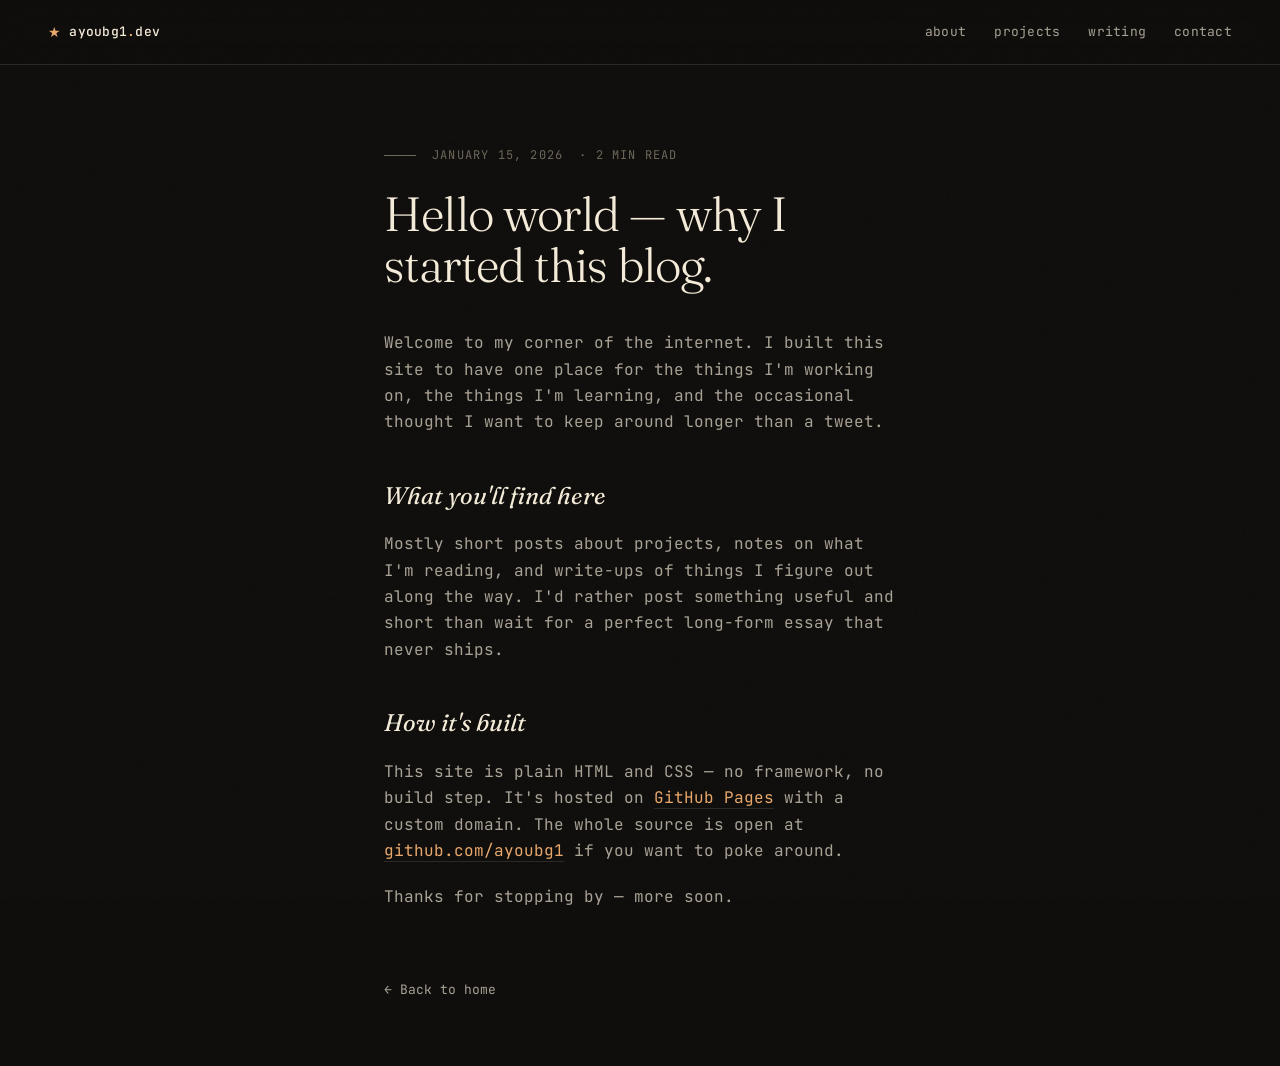
==== hello-world.html @ d2c53bfb "Add files via upload" ====
<!DOCTYPE html>
<html lang="en">
<head>
  <meta charset="UTF-8" />
  <meta name="viewport" content="width=device-width, initial-scale=1.0" />
  <title>Hello world — ayoubg1.dev</title>
  <meta name="description" content="Why I started this blog." />
  <meta name="theme-color" content="#0f0e0c" />

  <link rel="icon" href="data:image/svg+xml,<svg xmlns=%22http://www.w3.org/2000/svg%22 viewBox=%220 0 100 100%22><text y=%22.9em%22 font-size=%2290%22>★</text></svg>" />

  <link rel="preconnect" href="https://fonts.googleapis.com" />
  <link rel="preconnect" href="https://fonts.gstatic.com" crossorigin />
  <link href="https://fonts.googleapis.com/css2?family=Fraunces:ital,opsz,wght@0,9..144,300..900;1,9..144,300..900&family=JetBrains+Mono:wght@300;400;500;600&display=swap" rel="stylesheet" />

  <link rel="stylesheet" href="../style.css" />
  <style>
    .post-page {
      max-width: 38rem;
      margin: 0 auto;
      padding: clamp(3rem, 9vh, 6rem) var(--pad-x) 4rem;
    }
    .post-meta {
      display: flex;
      gap: 1rem;
      align-items: center;
      color: var(--ink-dim);
      font-size: 12px;
      letter-spacing: 0.1em;
      text-transform: uppercase;
      margin-bottom: 1.5rem;
    }
    .post-meta .meta-line {
      display: inline-block; width: 2rem; height: 1px; background: var(--ink-dim);
    }
    .post-h1 {
      font-family: var(--font-display);
      font-weight: 300;
      font-size: clamp(2rem, 5vw, 3rem);
      line-height: 1.05;
      letter-spacing: -0.02em;
      margin-bottom: 2.5rem;
    }
    .post-body p {
      color: var(--ink-soft);
      margin-bottom: 1.25rem;
      font-size: 1rem;
    }
    .post-body h2 {
      font-family: var(--font-display);
      font-weight: 400;
      font-style: italic;
      font-size: 1.5rem;
      margin: 2.5rem 0 1rem;
      color: var(--ink);
    }
    .post-body a {
      color: var(--accent);
      border-bottom: 1px solid var(--line);
      transition: border-color 0.2s ease;
    }
    .post-body a:hover { border-color: var(--accent); }
    .post-body code {
      font-family: var(--font-mono);
      font-size: 0.9em;
      background: var(--bg-soft);
      padding: 0.1em 0.4em;
      border: 1px solid var(--line);
      border-radius: 2px;
      color: var(--ink);
    }
    .back {
      display: inline-flex;
      align-items: center;
      gap: 0.5rem;
      margin-top: 3rem;
      font-size: 13px;
      color: var(--ink-soft);
      transition: color 0.2s ease;
    }
    .back:hover { color: var(--accent); }
  </style>
</head>
<body>
  <div class="grain" aria-hidden="true"></div>

  <header class="nav">
    <a href="/" class="logo">
      <span class="logo-mark">★</span>
      <span class="logo-text">ayoubg1<span class="dot">.</span>dev</span>
    </a>
    <nav class="nav-links">
      <a href="/#about">about</a>
      <a href="/#projects">projects</a>
      <a href="/#writing">writing</a>
      <a href="/#contact">contact</a>
    </nav>
  </header>

  <article class="post-page">
    <div class="post-meta">
      <span class="meta-line"></span>
      <time datetime="2026-01-15">January 15, 2026</time>
      <span>· 2 min read</span>
    </div>

    <h1 class="post-h1">Hello world — why I started this blog.</h1>

    <div class="post-body">
      <p>
        Welcome to my corner of the internet. I built this site to have one
        place for the things I'm working on, the things I'm learning, and the
        occasional thought I want to keep around longer than a tweet.
      </p>

      <h2>What you'll find here</h2>
      <p>
        Mostly short posts about projects, notes on what I'm reading, and
        write-ups of things I figure out along the way. I'd rather post
        something useful and short than wait for a perfect long-form essay
        that never ships.
      </p>

      <h2>How it's built</h2>
      <p>
        This site is plain HTML and CSS — no framework, no build step. It's
        hosted on <a href="https://pages.github.com" target="_blank" rel="noopener">GitHub Pages</a>
        with a custom domain. The whole source is open at
        <a href="https://github.com/ayoubg1/ayoubg1.github.io" target="_blank" rel="noopener">github.com/ayoubg1</a>
        if you want to poke around.
      </p>

      <p>
        Thanks for stopping by — more soon.
      </p>
    </div>

    <a href="/" class="back">← Back to home</a>
  </article>
</body>
</html>
---- style.css ----
/* =========================================================
   ayoubg1.dev — editorial × developer aesthetic
   Dark warm background, cream text, amber accent.
   ========================================================= */

:root {
  /* palette */
  --bg: #0f0e0c;
  --bg-soft: #181614;
  --ink: #f3ead8;
  --ink-soft: #a8a195;
  --ink-dim: #6c6659;
  --line: #2a2724;
  --accent: #e8a76b;
  --accent-soft: #f3c08a;

  /* type */
  --font-display: "Fraunces", "Times New Roman", serif;
  --font-mono: "JetBrains Mono", ui-monospace, "SF Mono", Menlo, monospace;

  /* spacing & sizing */
  --max: 1100px;
  --pad-x: clamp(1.25rem, 4vw, 3rem);
}

* { box-sizing: border-box; margin: 0; padding: 0; }

html { scroll-behavior: smooth; }

body {
  background: var(--bg);
  color: var(--ink);
  font-family: var(--font-mono);
  font-size: 15px;
  line-height: 1.65;
  font-weight: 400;
  -webkit-font-smoothing: antialiased;
  -moz-osx-font-smoothing: grayscale;
  overflow-x: hidden;
}

::selection { background: var(--accent); color: var(--bg); }

a { color: inherit; text-decoration: none; }

/* ---------- grain overlay ---------- */
.grain {
  position: fixed; inset: 0;
  pointer-events: none;
  z-index: 1000;
  opacity: 0.035;
  mix-blend-mode: overlay;
  background-image: url("data:image/svg+xml,%3Csvg viewBox='0 0 200 200' xmlns='http://www.w3.org/2000/svg'%3E%3Cfilter id='n'%3E%3CfeTurbulence type='fractalNoise' baseFrequency='0.85' numOctaves='3' stitchTiles='stitch'/%3E%3C/filter%3E%3Crect width='100%25' height='100%25' filter='url(%23n)'/%3E%3C/svg%3E");
}

/* ---------- nav ---------- */
.nav {
  position: sticky;
  top: 0;
  z-index: 100;
  display: flex;
  align-items: center;
  justify-content: space-between;
  padding: 1.25rem var(--pad-x);
  background: rgba(15, 14, 12, 0.85);
  backdrop-filter: blur(12px);
  -webkit-backdrop-filter: blur(12px);
  border-bottom: 1px solid var(--line);
  font-size: 13px;
  letter-spacing: 0.02em;
}

.logo {
  display: inline-flex;
  align-items: center;
  gap: 0.5rem;
  font-weight: 500;
}
.logo-mark { color: var(--accent); font-size: 1.1em; }
.logo-text .dot { color: var(--accent); }

.nav-links {
  display: flex;
  gap: 1.75rem;
}
.nav-links a {
  position: relative;
  color: var(--ink-soft);
  transition: color 0.2s ease;
}
.nav-links a:hover { color: var(--ink); }
.nav-links a::after {
  content: "";
  position: absolute;
  left: 0; bottom: -4px;
  width: 0; height: 1px;
  background: var(--accent);
  transition: width 0.25s ease;
}
.nav-links a:hover::after { width: 100%; }

/* ---------- layout containers ---------- */
main {
  max-width: var(--max);
  margin: 0 auto;
  padding: 0 var(--pad-x);
}

/* ---------- hero ---------- */
.hero {
  padding: clamp(5rem, 14vh, 9rem) 0 clamp(4rem, 10vh, 7rem);
  animation: fadeUp 0.8s ease both;
}

.hero-meta {
  display: flex;
  align-items: center;
  gap: 0.75rem;
  color: var(--ink-dim);
  font-size: 12px;
  letter-spacing: 0.15em;
  text-transform: uppercase;
  margin-bottom: 2rem;
}
.meta-line {
  display: inline-block;
  width: 2.5rem;
  height: 1px;
  background: var(--ink-dim);
}

.hero-title {
  font-family: var(--font-display);
  font-weight: 300;
  font-size: clamp(2.5rem, 7vw, 5.25rem);
  line-height: 1.02;
  letter-spacing: -0.02em;
  margin-bottom: 1.75rem;
}
.hero-title em {
  font-style: italic;
  font-weight: 400;
  color: var(--accent);
}

.hero-sub {
  font-family: var(--font-mono);
  max-width: 38rem;
  color: var(--ink-soft);
  font-size: 0.98rem;
  margin-bottom: 2.5rem;
}
.hl {
  color: var(--ink);
  background: var(--bg-soft);
  padding: 0.05em 0.35em;
  border-radius: 2px;
  border-bottom: 1px dashed var(--accent);
}

.hero-cta {
  display: flex;
  flex-wrap: wrap;
  gap: 0.75rem;
}
.btn {
  display: inline-flex;
  align-items: center;
  padding: 0.7rem 1.2rem;
  font-family: var(--font-mono);
  font-size: 13px;
  letter-spacing: 0.02em;
  border: 1px solid var(--line);
  transition: all 0.2s ease;
}
.btn-primary {
  background: var(--accent);
  border-color: var(--accent);
  color: var(--bg);
}
.btn-primary:hover {
  background: var(--accent-soft);
  border-color: var(--accent-soft);
  transform: translateY(-1px);
}
.btn-ghost { color: var(--ink); }
.btn-ghost:hover {
  border-color: var(--ink);
  transform: translateY(-1px);
}

/* ---------- generic section ---------- */
.section {
  padding: clamp(3.5rem, 9vh, 6rem) 0;
  border-top: 1px solid var(--line);
}

.section-head {
  display: flex;
  align-items: baseline;
  gap: 1rem;
  margin-bottom: 2.5rem;
}
.section-num {
  font-family: var(--font-mono);
  font-size: 12px;
  color: var(--ink-dim);
  letter-spacing: 0.1em;
}
.section-title {
  font-family: var(--font-display);
  font-weight: 400;
  font-style: italic;
  font-size: clamp(1.5rem, 3vw, 2.1rem);
  letter-spacing: -0.01em;
}

/* ---------- about ---------- */
.about-grid {
  display: grid;
  grid-template-columns: 1.6fr 1fr;
  gap: 3rem;
}
.about-text p {
  color: var(--ink-soft);
  margin-bottom: 1.1rem;
  max-width: 36rem;
}
.about-text em {
  color: var(--ink);
  font-style: italic;
  font-family: var(--font-display);
}

.about-side {
  display: flex;
  flex-direction: column;
  gap: 1rem;
}
.card {
  border: 1px solid var(--line);
  padding: 1.1rem 1.2rem;
  background: var(--bg-soft);
}
.card-label {
  font-size: 11px;
  letter-spacing: 0.15em;
  text-transform: uppercase;
  color: var(--ink-dim);
  margin-bottom: 0.75rem;
}
.taglist {
  list-style: none;
  display: flex;
  flex-wrap: wrap;
  gap: 0.4rem;
}
.taglist li {
  font-size: 12px;
  padding: 0.2rem 0.55rem;
  border: 1px solid var(--line);
  color: var(--ink-soft);
}
.card-text { font-size: 13px; color: var(--ink-soft); }

/* ---------- projects ---------- */
.projects {
  display: flex;
  flex-direction: column;
}
.project {
  display: grid;
  grid-template-columns: auto 1fr auto;
  gap: 2rem;
  padding: 1.75rem 0;
  border-top: 1px solid var(--line);
  align-items: start;
  transition: background 0.25s ease, padding-left 0.25s ease;
}
.project:hover {
  background: linear-gradient(to right, var(--bg-soft), transparent);
  padding-left: 1rem;
}
.project:last-child { border-bottom: 1px solid var(--line); }

.project-num {
  font-family: var(--font-mono);
  font-size: 11px;
  color: var(--ink-dim);
  padding-top: 0.5rem;
  letter-spacing: 0.1em;
}
.project-title {
  font-family: var(--font-display);
  font-weight: 400;
  font-size: 1.5rem;
  letter-spacing: -0.01em;
  margin-bottom: 0.5rem;
}
.project-desc {
  color: var(--ink-soft);
  font-size: 0.92rem;
  max-width: 38rem;
  margin-bottom: 0.85rem;
}
.project-tags {
  display: flex;
  flex-wrap: wrap;
  gap: 0.4rem;
}
.project-tags span {
  font-size: 11px;
  color: var(--ink-dim);
  letter-spacing: 0.05em;
}
.project-tags span + span::before {
  content: "·";
  margin-right: 0.4rem;
  color: var(--ink-dim);
}
.project-links {
  display: flex;
  flex-direction: column;
  gap: 0.4rem;
  font-size: 12px;
}
.project-links a {
  color: var(--ink-soft);
  transition: color 0.2s ease;
}
.project-links a:hover { color: var(--accent); }

.more-link {
  margin-top: 1.75rem;
  font-size: 13px;
}
.more-link a {
  color: var(--ink-soft);
  border-bottom: 1px solid var(--line);
  padding-bottom: 2px;
  transition: color 0.2s ease, border-color 0.2s ease;
}
.more-link a:hover {
  color: var(--accent);
  border-color: var(--accent);
}

/* ---------- writing / posts ---------- */
.posts { list-style: none; }
.post {
  border-top: 1px solid var(--line);
}
.post:last-child { border-bottom: 1px solid var(--line); }
.post a {
  display: grid;
  grid-template-columns: 9rem 1fr auto;
  gap: 1.5rem;
  padding: 1.1rem 0;
  align-items: center;
  transition: background 0.25s ease, padding-left 0.25s ease;
}
.post a:hover {
  background: linear-gradient(to right, var(--bg-soft), transparent);
  padding-left: 1rem;
}
.post time {
  font-size: 12px;
  color: var(--ink-dim);
  letter-spacing: 0.05em;
}
.post-title {
  font-family: var(--font-display);
  font-size: 1.15rem;
  font-weight: 400;
}
.post-arrow {
  color: var(--ink-dim);
  transition: color 0.2s ease, transform 0.2s ease;
}
.post a:hover .post-arrow {
  color: var(--accent);
  transform: translateX(4px);
}

/* ---------- contact ---------- */
.contact-lead {
  color: var(--ink-soft);
  max-width: 32rem;
  margin-bottom: 2rem;
}
.socials {
  display: grid;
  grid-template-columns: repeat(auto-fit, minmax(220px, 1fr));
  gap: 0;
  border-top: 1px solid var(--line);
}
.social {
  display: flex;
  flex-direction: column;
  gap: 0.4rem;
  padding: 1.5rem 1.25rem;
  border-bottom: 1px solid var(--line);
  border-right: 1px solid var(--line);
  transition: background 0.25s ease;
}
.social:hover { background: var(--bg-soft); }
.social-label {
  font-size: 11px;
  color: var(--ink-dim);
  letter-spacing: 0.15em;
  text-transform: uppercase;
}
.social-handle {
  font-family: var(--font-display);
  font-size: 1.15rem;
  color: var(--ink);
}
.social:hover .social-handle { color: var(--accent); }

/* ---------- footer ---------- */
.footer {
  max-width: var(--max);
  margin: 0 auto;
  padding: 2rem var(--pad-x) 3rem;
}
.footer-line {
  height: 1px;
  background: var(--line);
  margin-bottom: 1.25rem;
}
.footer-row {
  display: flex;
  justify-content: space-between;
  align-items: center;
  font-size: 12px;
  color: var(--ink-dim);
  letter-spacing: 0.03em;
}
.back-top {
  color: var(--ink-soft);
  transition: color 0.2s ease;
}
.back-top:hover { color: var(--accent); }

/* ---------- animations ---------- */
@keyframes fadeUp {
  from { opacity: 0; transform: translateY(12px); }
  to   { opacity: 1; transform: translateY(0); }
}

/* ---------- responsive ---------- */
@media (max-width: 720px) {
  .nav-links { gap: 1.1rem; }
  .nav-links a { font-size: 12px; }
  .about-grid { grid-template-columns: 1fr; gap: 2rem; }
  .project {
    grid-template-columns: 1fr;
    gap: 0.5rem;
  }
  .project-num { padding-top: 0; }
  .project-links { flex-direction: row; gap: 1.25rem; margin-top: 0.5rem; }
  .post a {
    grid-template-columns: 1fr auto;
    gap: 0.25rem 1rem;
  }
  .post time { grid-column: 1 / -1; }
  .socials { grid-template-columns: 1fr; }
  .social { border-right: none; }
  .footer-row { flex-direction: column; gap: 0.75rem; }
}

@media (max-width: 460px) {
  .nav { padding: 0.9rem var(--pad-x); }
  .logo-text { display: none; }
  .hero-cta { flex-direction: column; align-items: flex-start; }
  .btn { width: 100%; justify-content: center; }
}
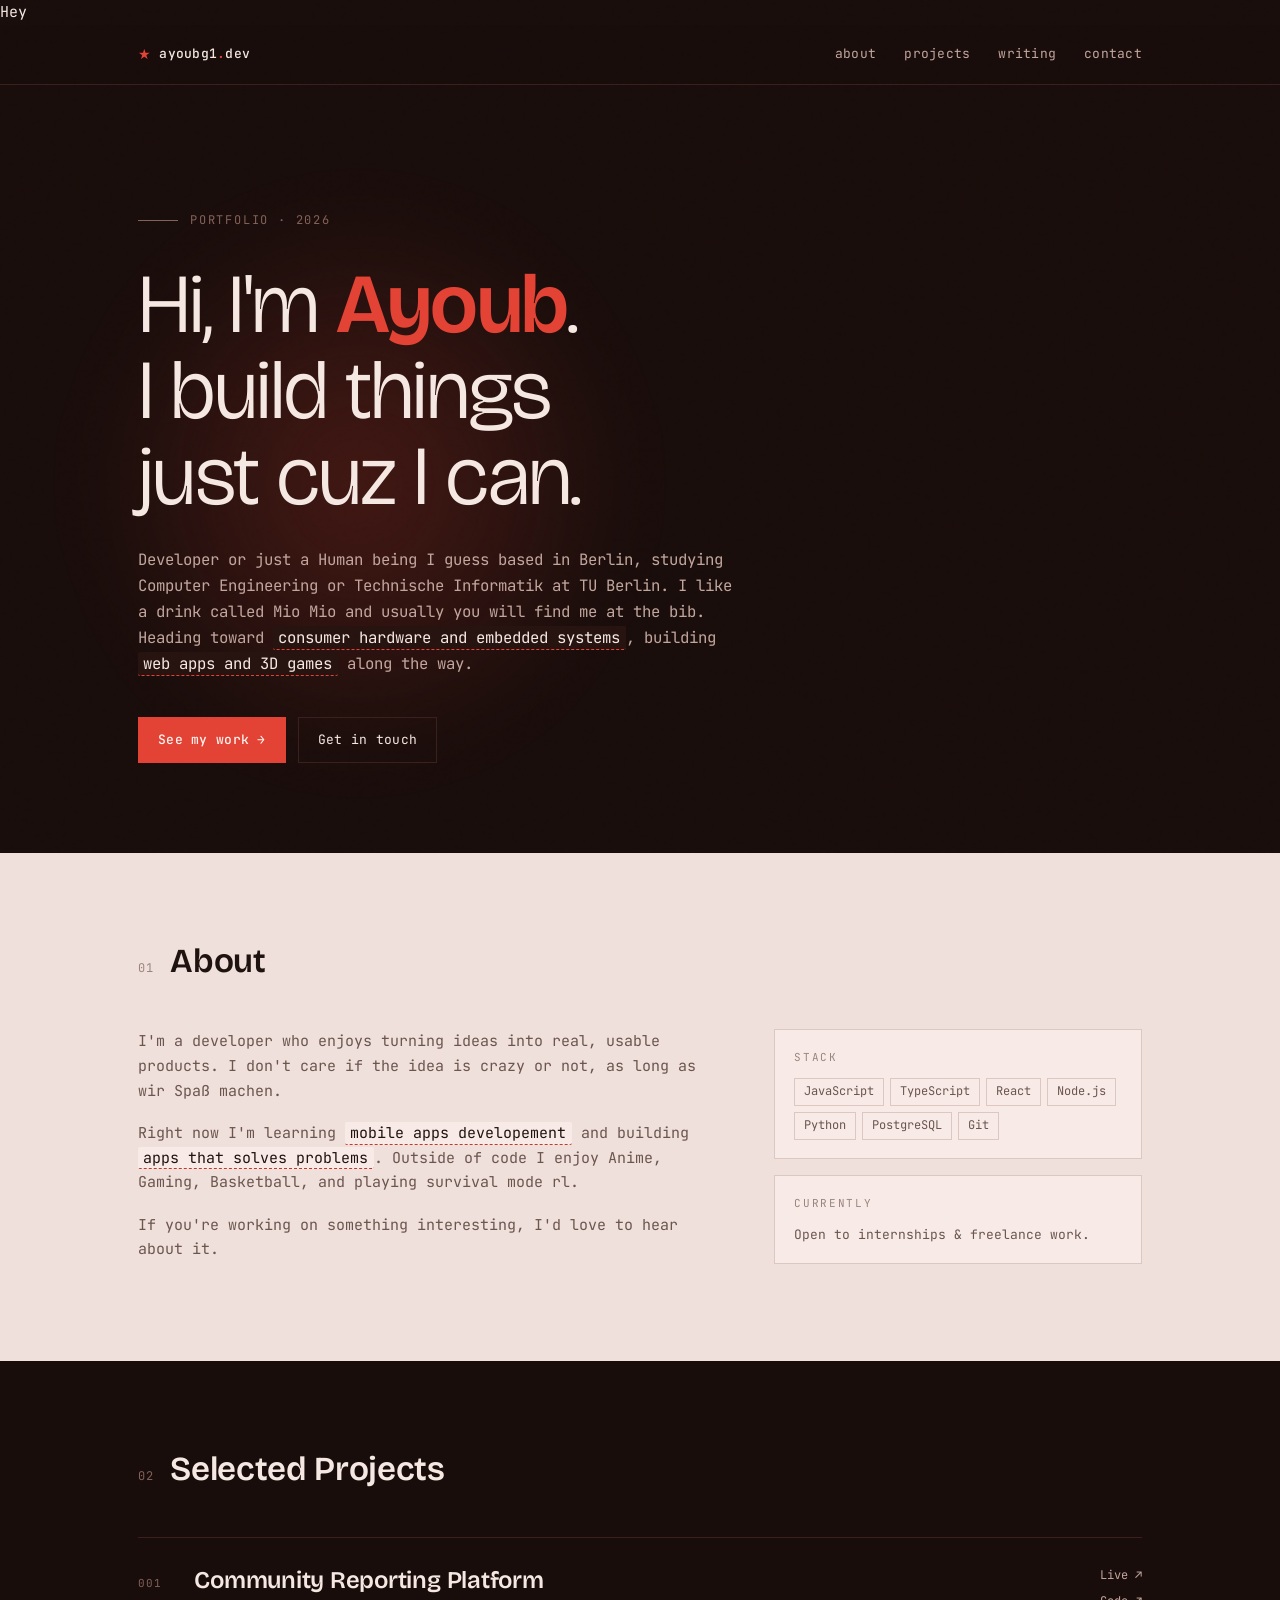
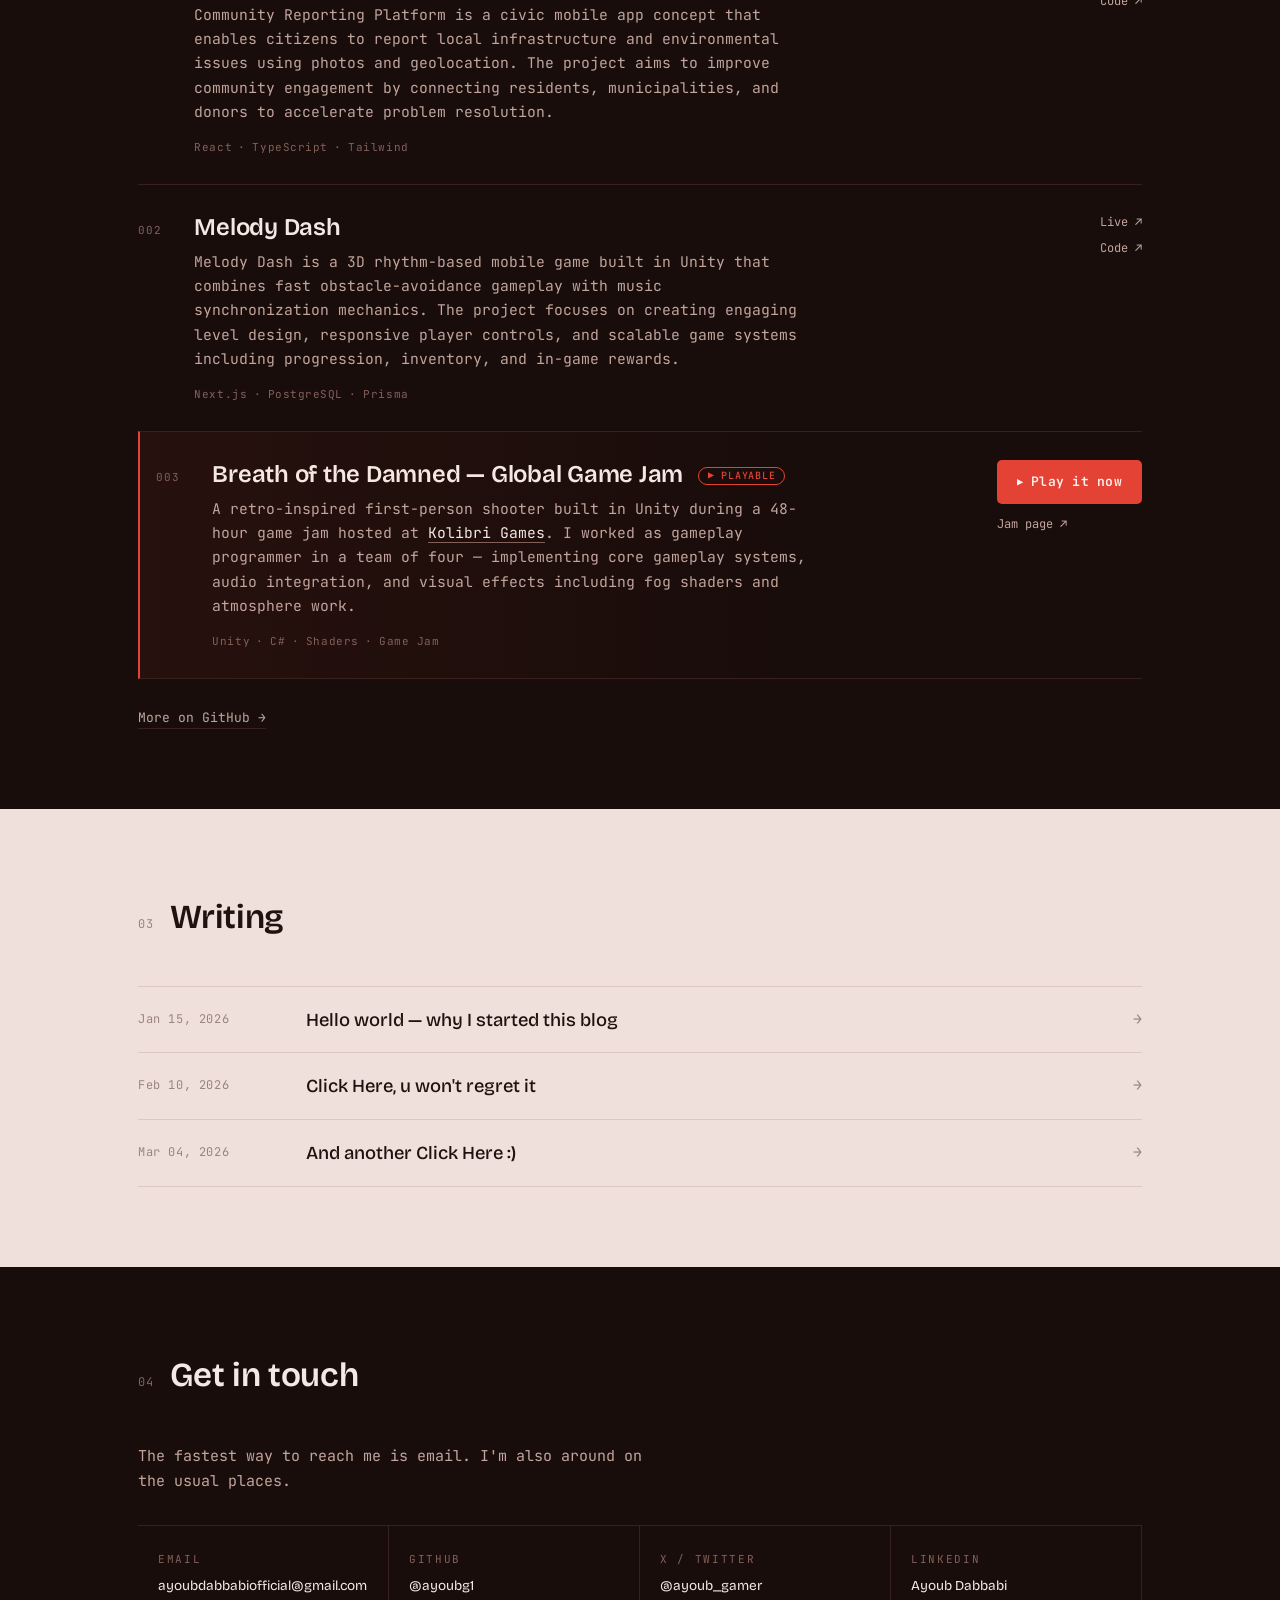
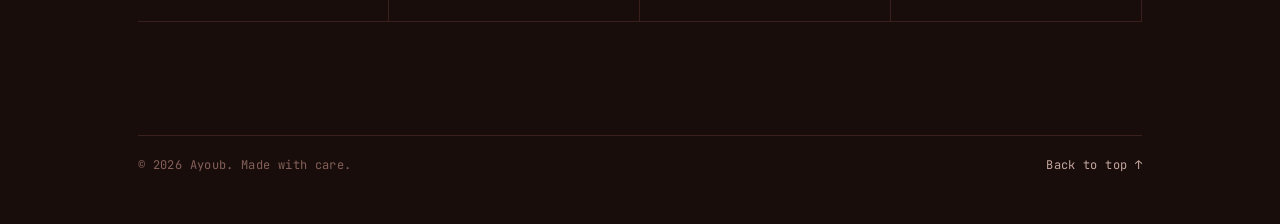
==== commit 3a04e257: "Update site metadata and structure" ====
--- a/hello-world.html
+++ b/hello-world.html
@@ -3,139 +3,353 @@
 <head>
   <meta charset="UTF-8" />
   <meta name="viewport" content="width=device-width, initial-scale=1.0" />
-  <title>Hello world — ayoubg1.dev</title>
-  <meta name="description" content="Why I started this blog." />
-  <meta name="theme-color" content="#0f0e0c" />
+  <title>Ayoub — ayoubg1.dev</title>
+  <meta name="description" content="Personal site of Ayoub — projects, writing, and things I'm building." />
+  <meta name="theme-color" content="#190d0b" />
+
+  <!-- Open Graph -->
+  <meta property="og:title" content="Ayoub — ayoubg1.dev" />
+  <meta property="og:description" content="Personal site of Ayoub — projects, writing, and things I'm building." />
+  <meta property="og:type" content="website" />
+  <meta property="og:url" content="https://ayoubg1.dev" />
 
   <link rel="icon" href="data:image/svg+xml,<svg xmlns=%22http://www.w3.org/2000/svg%22 viewBox=%220 0 100 100%22><text y=%22.9em%22 font-size=%2290%22>★</text></svg>" />
 
+  <!-- Fonts -->
   <link rel="preconnect" href="https://fonts.googleapis.com" />
   <link rel="preconnect" href="https://fonts.gstatic.com" crossorigin />
-  <link href="https://fonts.googleapis.com/css2?family=Fraunces:ital,opsz,wght@0,9..144,300..900;1,9..144,300..900&family=JetBrains+Mono:wght@300;400;500;600&display=swap" rel="stylesheet" />
-
-  <link rel="stylesheet" href="../style.css" />
-  <style>
-    .post-page {
-      max-width: 38rem;
-      margin: 0 auto;
-      padding: clamp(3rem, 9vh, 6rem) var(--pad-x) 4rem;
-    }
-    .post-meta {
-      display: flex;
-      gap: 1rem;
-      align-items: center;
-      color: var(--ink-dim);
-      font-size: 12px;
-      letter-spacing: 0.1em;
-      text-transform: uppercase;
-      margin-bottom: 1.5rem;
-    }
-    .post-meta .meta-line {
-      display: inline-block; width: 2rem; height: 1px; background: var(--ink-dim);
-    }
-    .post-h1 {
-      font-family: var(--font-display);
-      font-weight: 300;
-      font-size: clamp(2rem, 5vw, 3rem);
-      line-height: 1.05;
-      letter-spacing: -0.02em;
-      margin-bottom: 2.5rem;
-    }
-    .post-body p {
-      color: var(--ink-soft);
-      margin-bottom: 1.25rem;
-      font-size: 1rem;
-    }
-    .post-body h2 {
-      font-family: var(--font-display);
-      font-weight: 400;
-      font-style: italic;
-      font-size: 1.5rem;
-      margin: 2.5rem 0 1rem;
-      color: var(--ink);
-    }
-    .post-body a {
-      color: var(--accent);
-      border-bottom: 1px solid var(--line);
-      transition: border-color 0.2s ease;
-    }
-    .post-body a:hover { border-color: var(--accent); }
-    .post-body code {
-      font-family: var(--font-mono);
-      font-size: 0.9em;
-      background: var(--bg-soft);
-      padding: 0.1em 0.4em;
-      border: 1px solid var(--line);
-      border-radius: 2px;
-      color: var(--ink);
-    }
-    .back {
-      display: inline-flex;
-      align-items: center;
-      gap: 0.5rem;
-      margin-top: 3rem;
-      font-size: 13px;
-      color: var(--ink-soft);
-      transition: color 0.2s ease;
-    }
-    .back:hover { color: var(--accent); }
-  </style>
+  <link href="https://fonts.googleapis.com/css2?family=Bricolage+Grotesque:opsz,wght@12..96,200..800&family=JetBrains+Mono:wght@300;400;500;600&display=swap" rel="stylesheet" />
+
+  <link rel="stylesheet" href="style.css" />
 </head>
 <body>
+  <!-- ===== INTRO PRANK (delete this whole block to remove) ===== -->
+  <div id="intro-overlay">
+    <p id="intro-text"></p>
+  </div>
+  <!-- ===== END INTRO PRANK ===== -->
+
+  <!-- grain & noise overlay -->
   <div class="grain" aria-hidden="true"></div>
 
   <header class="nav">
-    <a href="/" class="logo">
-      <span class="logo-mark">★</span>
-      <span class="logo-text">ayoubg1<span class="dot">.</span>dev</span>
-    </a>
-    <nav class="nav-links">
-      <a href="/#about">about</a>
-      <a href="/#projects">projects</a>
-      <a href="/#writing">writing</a>
-      <a href="/#contact">contact</a>
-    </nav>
+    <div class="container nav-inner">
+      <a href="/" class="logo">
+        <span class="logo-mark">★</span>
+        <span class="logo-text">ayoubg1<span class="dot">.</span>dev</span>
+      </a>
+      <nav class="nav-links">
+        <a href="#about">about</a>
+        <a href="#projects">projects</a>
+        <a href="#writing">writing</a>
+        <a href="#contact">contact</a>
+      </nav>
+    </div>
   </header>
 
-  <article class="post-page">
-    <div class="post-meta">
-      <span class="meta-line"></span>
-      <time datetime="2026-01-15">January 15, 2026</time>
-      <span>· 2 min read</span>
+  <main>
+    <!-- HERO (dark) -->
+    <section class="hero" id="top">
+      <div class="container hero-inner">
+        <div class="hero-glow" aria-hidden="true"></div>
+        <div class="hero-meta">
+          <span class="meta-line"></span>
+          <span class="meta-text">portfolio · 2026</span>
+        </div>
+        <h1 class="hero-title">
+          Hi, I'm <em>Ayoub</em>.<br />
+          I build things <br/>just cuz
+          I can.
+        </h1>
+        <p class="hero-sub">
+          Developer or just a Human being I guess based in Berlin, studying
+          Computer Engineering or Technische Informatik at TU Berlin.
+          I like a drink called Mio Mio and usually you will find me at the bib.
+          Heading toward <span class="hl">consumer hardware and embedded
+          systems</span>, building <span class="hl">web apps and 3D games</span>
+          along the way.
+        </p>
+        <div class="hero-cta">
+          <a href="#projects" class="btn btn-primary">See my work →</a>
+          <a href="mailto:hello@ayoubg1.dev" class="btn btn-ghost">Get in touch</a>
+        </div>
+      </div>
+    </section>
+
+    <!-- ABOUT (light panel) -->
+    <section class="section section-light" id="about">
+      <div class="container">
+        <div class="section-head reveal">
+          <span class="section-num">01</span>
+          <h2 class="section-title">About</h2>
+        </div>
+        <div class="about-grid reveal">
+          <div class="about-text">
+            <p>
+              I'm a developer who enjoys turning ideas into real, usable products.
+              I don't care if the idea is crazy or not, as long as wir Spaß machen.
+            </p>
+            <p>
+              Right now I'm learning <span class="hl">mobile apps developement</span> and
+              building <span class="hl">apps that solves problems</span>. Outside of code I
+              enjoy Anime, Gaming, Basketball, and playing survival mode rl. 
+            </p>
+            <p>
+              If you're working on something interesting, I'd love to hear about it.
+            </p>
+          </div>
+          <aside class="about-side">
+            <div class="card">
+              <div class="card-label">stack</div>
+              <ul class="taglist">
+                <li>JavaScript</li>
+                <li>TypeScript</li>
+                <li>React</li>
+                <li>Node.js</li>
+                <li>Python</li>
+                <li>PostgreSQL</li>
+                <li>Git</li>
+              </ul>
+            </div>
+            <div class="card">
+              <div class="card-label">currently</div>
+              <p class="card-text">Open to internships & freelance work.</p>
+            </div>
+          </aside>
+        </div>
+      </div>
+    </section>
+
+    <!-- PROJECTS (dark) -->
+    <section class="section" id="projects">
+      <div class="container">
+        <div class="section-head reveal">
+          <span class="section-num">02</span>
+          <h2 class="section-title">Selected Projects</h2>
+        </div>
+
+        <div class="projects">
+          <article class="project reveal">
+            <div class="project-num">001</div>
+            <div class="project-main">
+              <h3 class="project-title">Community Reporting Platform</h3>
+              <p class="project-desc">
+                Community Reporting Platform is a civic mobile app concept that enables citizens to report local
+                infrastructure and environmental issues using photos and geolocation. The project aims to improve
+                community engagement by connecting residents, municipalities, and donors to accelerate problem resolution.
+              </p>
+              <div class="project-tags">
+                <span>React</span><span>TypeScript</span><span>Tailwind</span>
+              </div>
+            </div>
+            <div class="project-links">
+              <a href="#" target="_blank" rel="noopener">Live ↗</a>
+              <a href="#" target="_blank" rel="noopener">Code ↗</a>
+            </div>
+          </article>
+
+          <article class="project reveal">
+            <div class="project-num">002</div>
+            <div class="project-main">
+              <h3 class="project-title">Melody Dash</h3>
+              <p class="project-desc">
+                Melody Dash is a 3D rhythm-based mobile game built in Unity that combines
+                fast obstacle-avoidance gameplay with music synchronization mechanics. 
+                The project focuses on creating engaging level design, responsive player
+                controls, and scalable game systems including progression, inventory, and in-game rewards.
+              </p>
+              <div class="project-tags">
+                <span>Next.js</span><span>PostgreSQL</span><span>Prisma</span>
+              </div>
+            </div>
+            <div class="project-links">
+              <a href="#" target="_blank" rel="noopener">Live ↗</a>
+              <a href="#" target="_blank" rel="noopener">Code ↗</a>
+            </div>
+          </article>
+
+          <article class="project project-featured reveal">
+            <div class="project-num">003</div>
+            <div class="project-main">
+              <h3 class="project-title">
+                Breath of the Damned — Global Game Jam
+                <span class="badge-play">▶ playable</span>
+              </h3>
+              <p class="project-desc">
+                A retro-inspired first-person shooter built in Unity during a 48-hour
+                game jam hosted at <a href="https://www.kolibrigames.com" target="_blank" rel="noopener" class="inline-link">Kolibri Games</a>.
+                I worked as gameplay programmer in a team of four — implementing core
+                gameplay systems, audio integration, and visual effects including fog
+                shaders and atmosphere work.
+              </p>
+              <div class="project-tags">
+                <span>Unity</span><span>C#</span><span>Shaders</span><span>Game Jam</span>
+              </div>
+            </div>
+            <div class="project-links project-links-featured">
+              <a href="https://shervin-shafizad.itch.io/breath-of-the-dammed" target="_blank" rel="noopener" class="btn-play">
+                <span class="btn-play-icon" aria-hidden="true">▶</span> Play it now
+              </a>
+              <a href="https://globalgamejam.org/games/2026/breath-damned-9" target="_blank" rel="noopener" class="link-secondary">Jam page ↗</a>
+            </div>
+          </article>
+        </div>
+
+        <p class="more-link reveal">
+          <a href="https://github.com/ayoubg1" target="_blank" rel="noopener">
+            More on GitHub →
+          </a>
+        </p>
+      </div>
+    </section>
+
+    <!-- WRITING / BLOG (light panel) -->
+    <section class="section section-light" id="writing">
+      <div class="container">
+        <div class="section-head reveal">
+          <span class="section-num">03</span>
+          <h2 class="section-title">Writing</h2>
+        </div>
+
+        <ul class="posts">
+          <li class="post reveal">
+            <a href="posts/hello-world.html">
+              <time datetime="2026-01-15">Jan 15, 2026</time>
+              <span class="post-title">Hello world — why I started this blog</span>
+              <span class="post-arrow">→</span>
+            </a>
+          </li>
+          <li class="post reveal">
+            <a href="https://linkly.link/2iscm">
+              <time datetime="2026-02-10">Feb 10, 2026</time>
+              <span class="post-title">Click Here, u won't regret it</span>
+              <span class="post-arrow">→</span>
+            </a>
+          </li>
+          <li class="post reveal">
+            <a href="https://linkly.link/2iscm">
+              <time datetime="2026-03-04">Mar 04, 2026</time>
+              <span class="post-title">And another Click Here :) </span>
+              <span class="post-arrow">→</span>
+            </a>
+          </li>
+        </ul>
+      </div>
+    </section>
+
+    <!-- CONTACT (dark) -->
+    <section class="section section-contact" id="contact">
+      <div class="container">
+        <div class="section-head reveal">
+          <span class="section-num">04</span>
+          <h2 class="section-title">Get in touch</h2>
+        </div>
+        <p class="contact-lead reveal">
+          The fastest way to reach me is email. I'm also around on the usual places.
+        </p>
+
+        <div class="socials reveal">
+          <a href="mailto:ayoubdabbabiofficial@gmail.com" class="social">
+            <span class="social-label">email</span>
+            <span class="social-handle">ayoubdabbabiofficial@gmail.com</span>
+          </a>
+          <a href="https://github.com/ayoubg1" target="_blank" rel="noopener" class="social">
+            <span class="social-label">github</span>
+            <span class="social-handle">@ayoubg1</span>
+          </a>
+          <a href="https://twitter.com/ayoub_gamer" target="_blank" rel="noopener" class="social">
+            <span class="social-label">x / twitter</span>
+            <span class="social-handle">@ayoub_gamer</span>
+          </a>
+          <a href="https://linkedin.com/in/ayoub-dabbabi-3846043a1" target="_blank" rel="noopener" class="social">
+            <span class="social-label">Linkedin</span>
+            <span class="social-handle">Ayoub Dabbabi</span>
+          </a>
+        </div>
+      </div>
+    </section>
+  </main>
+
+  <footer class="footer">
+    <div class="container">
+      <div class="footer-line"></div>
+      <div class="footer-row">
+        <span>© <span id="year"></span> Ayoub. Made with care.</span>
+        <a href="#top" class="back-top">Back to top ↑</a>
+      </div>
     </div>
-
-    <h1 class="post-h1">Hello world — why I started this blog.</h1>
-
-    <div class="post-body">
-      <p>
-        Welcome to my corner of the internet. I built this site to have one
-        place for the things I'm working on, the things I'm learning, and the
-        occasional thought I want to keep around longer than a tweet.
-      </p>
-
-      <h2>What you'll find here</h2>
-      <p>
-        Mostly short posts about projects, notes on what I'm reading, and
-        write-ups of things I figure out along the way. I'd rather post
-        something useful and short than wait for a perfect long-form essay
-        that never ships.
-      </p>
-
-      <h2>How it's built</h2>
-      <p>
-        This site is plain HTML and CSS — no framework, no build step. It's
-        hosted on <a href="https://pages.github.com" target="_blank" rel="noopener">GitHub Pages</a>
-        with a custom domain. The whole source is open at
-        <a href="https://github.com/ayoubg1/ayoubg1.github.io" target="_blank" rel="noopener">github.com/ayoubg1</a>
-        if you want to poke around.
-      </p>
-
-      <p>
-        Thanks for stopping by — more soon.
-      </p>
-    </div>
-
-    <a href="/" class="back">← Back to home</a>
-  </article>
+  </footer>
+
+  <script>
+    // current year
+    document.getElementById('year').textContent = new Date().getFullYear();
+
+    // mark JS active so reveal animations only apply when JS can drive them
+    document.documentElement.classList.add('js');
+
+    // scroll-reveal
+    const prefersReduced = window.matchMedia('(prefers-reduced-motion: reduce)').matches;
+    const revealEls = document.querySelectorAll('.reveal');
+
+    if (prefersReduced || !('IntersectionObserver' in window)) {
+      revealEls.forEach(el => el.classList.add('is-visible'));
+    } else {
+      const io = new IntersectionObserver((entries) => {
+        entries.forEach(entry => {
+          if (entry.isIntersecting) {
+            entry.target.classList.add('is-visible');
+            io.unobserve(entry.target);
+          }
+        });
+      }, { threshold: 0.12, rootMargin: '0px 0px -8% 0px' });
+      revealEls.forEach(el => io.observe(el));
+    }
+  </script>
+  <!-- ===== INTRO PRANK SCRIPT (delete this whole block to remove) ===== -->
+  <script>
+    (function () {
+      const overlay = document.getElementById('intro-overlay');
+      const el = document.getElementById('intro-text');
+      if (!overlay || !el) return;
+
+      // stop the page behind from scrolling while the intro plays
+      document.documentElement.style.overflow = 'hidden';
+
+      const FADE = 320; // ms, must match the CSS transition
+      const seq = [
+        { t: 'Hey',                    hold: 1900 },
+        { t: 'I just wanna tell you…', hold: 1900 },
+        { t: 'you are cooked',         hold: 2100 },
+        { t: 'He',                     hold: 500, laugh: true },
+        { t: 'HeHe',                   hold: 550, laugh: true },
+        { t: 'HeHeHe',                 hold: 850, laugh: true },
+      ];
+
+      const RICKROLL = 'https://www.youtube.com/watch?v=dQw4w9WgXcQ';
+      let i = 0;
+
+      function next() {
+        if (i >= seq.length) {
+          window.location.href = RICKROLL;
+          return;
+        }
+        const step = seq[i++];
+        el.textContent = step.t;
+        el.classList.toggle('laugh', !!step.laugh);
+
+        // fade in
+        requestAnimationFrame(function () { el.style.opacity = '1'; });
+
+        // hold, then fade out, then show the next line
+        setTimeout(function () {
+          el.style.opacity = '0';
+          setTimeout(next, FADE);
+        }, step.hold + FADE);
+      }
+
+      next();
+    })();
+  </script>
+  <!-- ===== END INTRO PRANK SCRIPT ===== -->
 </body>
 </html>
--- a/style.css
+++ b/style.css
@@ -1,26 +1,44 @@
 /* =========================================================
    ayoubg1.dev — editorial × developer aesthetic
-   Dark warm background, cream text, amber accent.
+   Two-tone rhythm: warm-dark and warm-light panels alternate
+   as you scroll. Amber accent. Bricolage display + JetBrains
+   Mono body.
    ========================================================= */
 
 :root {
-  /* palette */
-  --bg: #0f0e0c;
-  --bg-soft: #181614;
-  --ink: #f3ead8;
-  --ink-soft: #a8a195;
-  --ink-dim: #6c6659;
-  --line: #2a2724;
-  --accent: #e8a76b;
-  --accent-soft: #f3c08a;
+  /* --- dark palette (default) --- */
+  --bg: #190d0b;
+  --bg-soft: #261310;
+  --ink: #f5e8e2;
+  --ink-soft: #c2a59d;
+  --ink-dim: #836059;
+  --line: #3a201c;
+  --accent: #e34234;
+  --accent-soft: #f15a4a;
+  --accent-rgb: 227, 66, 52;
 
   /* type */
-  --font-display: "Fraunces", "Times New Roman", serif;
+  --font-display: "Bricolage Grotesque", "Helvetica Neue", Arial, sans-serif;
   --font-mono: "JetBrains Mono", ui-monospace, "SF Mono", Menlo, monospace;
 
   /* spacing & sizing */
   --max: 1100px;
   --pad-x: clamp(1.25rem, 4vw, 3rem);
+}
+
+/* --- light panel theme: overrides cascade to all descendants --- */
+.section-light {
+  --bg: #f0e0db;
+  --bg-soft: #f8ebe7;
+  --ink: #1f1310;
+  --ink-soft: #6b554f;
+  --ink-dim: #9a847e;
+  --line: #ddc8c1;
+  --accent: #c0392b;
+  --accent-soft: #d44a39;
+  --accent-rgb: 192, 57, 43;
+  background: var(--bg);
+  color: var(--ink);
 }
 
 * { box-sizing: border-box; margin: 0; padding: 0; }
@@ -43,6 +61,20 @@
 
 a { color: inherit; text-decoration: none; }
 
+:focus-visible {
+  outline: 2px solid var(--accent);
+  outline-offset: 3px;
+  border-radius: 2px;
+}
+
+/* ---------- shared container ---------- */
+.container {
+  width: 100%;
+  max-width: var(--max);
+  margin: 0 auto;
+  padding: 0 var(--pad-x);
+}
+
 /* ---------- grain overlay ---------- */
 .grain {
   position: fixed; inset: 0;
@@ -58,16 +90,19 @@
   position: sticky;
   top: 0;
   z-index: 100;
+  background: rgba(25, 13, 11, 0.82);
+  backdrop-filter: blur(12px);
+  -webkit-backdrop-filter: blur(12px);
+  border-bottom: 1px solid #3a201c;
+  font-size: 13px;
+  letter-spacing: 0.02em;
+}
+.nav-inner {
   display: flex;
   align-items: center;
   justify-content: space-between;
-  padding: 1.25rem var(--pad-x);
-  background: rgba(15, 14, 12, 0.85);
-  backdrop-filter: blur(12px);
-  -webkit-backdrop-filter: blur(12px);
-  border-bottom: 1px solid var(--line);
-  font-size: 13px;
-  letter-spacing: 0.02em;
+  padding-top: 1.1rem;
+  padding-bottom: 1.1rem;
 }
 
 .logo {
@@ -75,9 +110,10 @@
   align-items: center;
   gap: 0.5rem;
   font-weight: 500;
-}
-.logo-mark { color: var(--accent); font-size: 1.1em; }
-.logo-text .dot { color: var(--accent); }
+  color: #f5e8e2;
+}
+.logo-mark { color: #e34234; font-size: 1.1em; }
+.logo-text .dot { color: #e34234; }
 
 .nav-links {
   display: flex;
@@ -85,31 +121,71 @@
 }
 .nav-links a {
   position: relative;
-  color: var(--ink-soft);
+  color: #c2a59d;
   transition: color 0.2s ease;
 }
-.nav-links a:hover { color: var(--ink); }
+.nav-links a:hover { color: #f5e8e2; }
 .nav-links a::after {
   content: "";
   position: absolute;
   left: 0; bottom: -4px;
   width: 0; height: 1px;
-  background: var(--accent);
+  background: #e34234;
   transition: width 0.25s ease;
 }
 .nav-links a:hover::after { width: 100%; }
 
-/* ---------- layout containers ---------- */
-main {
-  max-width: var(--max);
-  margin: 0 auto;
-  padding: 0 var(--pad-x);
-}
-
-/* ---------- hero ---------- */
+/* ---------- main / sections ---------- */
+main { width: 100%; }
+
+.section {
+  padding: clamp(3.5rem, 9vh, 6rem) 0;
+}
+
+.section-head {
+  display: flex;
+  align-items: baseline;
+  gap: 1rem;
+  margin-bottom: 2.5rem;
+}
+.section-num {
+  font-family: var(--font-mono);
+  font-size: 12px;
+  color: var(--ink-dim);
+  letter-spacing: 0.1em;
+}
+.section-title {
+  font-family: var(--font-display);
+  font-weight: 600;
+  font-size: clamp(1.5rem, 3vw, 2.1rem);
+  letter-spacing: -0.01em;
+}
+
+/* ---------- hero (dark) ---------- */
 .hero {
+  position: relative;
   padding: clamp(5rem, 14vh, 9rem) 0 clamp(4rem, 10vh, 7rem);
   animation: fadeUp 0.8s ease both;
+  overflow: hidden;
+}
+.hero-inner { position: relative; }
+.hero-inner > *:not(.hero-glow) { position: relative; z-index: 1; }
+
+/* signature: ambient glow drifting behind the title */
+.hero-glow {
+  position: absolute;
+  z-index: 0;
+  top: -18%;
+  left: -8%;
+  width: 65%;
+  height: 135%;
+  background: radial-gradient(closest-side,
+              rgba(var(--accent-rgb), 0.22),
+              rgba(var(--accent-rgb), 0.06) 58%,
+              transparent 74%);
+  filter: blur(38px);
+  pointer-events: none;
+  animation: heroGlow 16s ease-in-out infinite alternate;
 }
 
 .hero-meta {
@@ -138,8 +214,8 @@
   margin-bottom: 1.75rem;
 }
 .hero-title em {
-  font-style: italic;
-  font-weight: 400;
+  font-style: normal;
+  font-weight: 600;
   color: var(--accent);
 }
 
@@ -176,7 +252,8 @@
 .btn-primary {
   background: var(--accent);
   border-color: var(--accent);
-  color: var(--bg);
+  color: #fff3f0;
+  font-weight: 500;
 }
 .btn-primary:hover {
   background: var(--accent-soft);
@@ -187,32 +264,6 @@
 .btn-ghost:hover {
   border-color: var(--ink);
   transform: translateY(-1px);
-}
-
-/* ---------- generic section ---------- */
-.section {
-  padding: clamp(3.5rem, 9vh, 6rem) 0;
-  border-top: 1px solid var(--line);
-}
-
-.section-head {
-  display: flex;
-  align-items: baseline;
-  gap: 1rem;
-  margin-bottom: 2.5rem;
-}
-.section-num {
-  font-family: var(--font-mono);
-  font-size: 12px;
-  color: var(--ink-dim);
-  letter-spacing: 0.1em;
-}
-.section-title {
-  font-family: var(--font-display);
-  font-weight: 400;
-  font-style: italic;
-  font-size: clamp(1.5rem, 3vw, 2.1rem);
-  letter-spacing: -0.01em;
 }
 
 /* ---------- about ---------- */
@@ -228,7 +279,8 @@
 }
 .about-text em {
   color: var(--ink);
-  font-style: italic;
+  font-style: normal;
+  font-weight: 600;
   font-family: var(--font-display);
 }
 
@@ -283,6 +335,17 @@
 }
 .project:last-child { border-bottom: 1px solid var(--line); }
 
+/* the one you can actually play gets a quiet accent rail */
+.project-featured {
+  border-left: 2px solid var(--accent);
+  background: linear-gradient(to right, rgba(var(--accent-rgb), 0.07), transparent 65%);
+  padding-left: 1rem;
+}
+.project-featured:hover {
+  padding-left: 1.4rem;
+  background: linear-gradient(to right, rgba(var(--accent-rgb), 0.11), transparent 65%);
+}
+
 .project-num {
   font-family: var(--font-mono);
   font-size: 11px;
@@ -292,10 +355,26 @@
 }
 .project-title {
   font-family: var(--font-display);
-  font-weight: 400;
+  font-weight: 600;
   font-size: 1.5rem;
   letter-spacing: -0.01em;
   margin-bottom: 0.5rem;
+  line-height: 1.2;
+}
+.badge-play {
+  display: inline-block;
+  font-family: var(--font-mono);
+  font-size: 10px;
+  font-weight: 500;
+  letter-spacing: 0.08em;
+  text-transform: uppercase;
+  color: var(--accent);
+  border: 1px solid var(--accent);
+  border-radius: 999px;
+  padding: 0.12rem 0.55rem;
+  margin-left: 0.55rem;
+  vertical-align: middle;
+  white-space: nowrap;
 }
 .project-desc {
   color: var(--ink-soft);
@@ -329,6 +408,55 @@
   transition: color 0.2s ease;
 }
 .project-links a:hover { color: var(--accent); }
+
+/* ---------- featured PLAY button ---------- */
+.project-links-featured {
+  align-items: flex-start;
+  gap: 0.7rem;
+}
+.btn-play {
+  position: relative;
+  display: inline-flex;
+  align-items: center;
+  gap: 0.5rem;
+  padding: 0.7rem 1.25rem;
+  background: var(--accent);
+  color: #fff3f0 !important;
+  font-family: var(--font-mono);
+  font-weight: 600;
+  font-size: 13px;
+  letter-spacing: 0.02em;
+  border-radius: 5px;
+  white-space: nowrap;
+  overflow: hidden;
+  box-shadow: 0 0 0 0 rgba(var(--accent-rgb), 0.5);
+  animation: playPulse 2.6s ease-in-out infinite;
+  transition: transform 0.2s ease, background 0.2s ease;
+}
+.btn-play:hover {
+  background: var(--accent-soft);
+  color: #fff3f0 !important;
+  transform: translateY(-2px) scale(1.02);
+  animation-play-state: paused;
+  box-shadow: 0 8px 24px rgba(var(--accent-rgb), 0.45);
+}
+.btn-play-icon { font-size: 0.8em; line-height: 1; }
+/* shine sweep across the button */
+.btn-play::after {
+  content: "";
+  position: absolute;
+  top: 0; left: -125%;
+  width: 55%; height: 100%;
+  background: linear-gradient(100deg, transparent, rgba(255, 255, 255, 0.5), transparent);
+  transform: skewX(-18deg);
+  animation: playShine 3.6s ease-in-out infinite;
+}
+.link-secondary {
+  font-size: 12px;
+  color: var(--ink-soft);
+  transition: color 0.2s ease;
+}
+.link-secondary:hover { color: var(--accent); }
 
 .more-link {
   margin-top: 1.75rem;
@@ -371,7 +499,7 @@
 .post-title {
   font-family: var(--font-display);
   font-size: 1.15rem;
-  font-weight: 400;
+  font-weight: 500;
 }
 .post-arrow {
   color: var(--ink-dim);
@@ -412,16 +540,16 @@
 }
 .social-handle {
   font-family: var(--font-display);
-  font-size: 1.15rem;
+  font-size: 0.85rem;
   color: var(--ink);
+  word-break: break-word;
 }
 .social:hover .social-handle { color: var(--accent); }
 
 /* ---------- footer ---------- */
 .footer {
-  max-width: var(--max);
-  margin: 0 auto;
-  padding: 2rem var(--pad-x) 3rem;
+  padding: 2rem 0 3rem;
+  background: var(--bg);
 }
 .footer-line {
   height: 1px;
@@ -442,10 +570,50 @@
 }
 .back-top:hover { color: var(--accent); }
 
+.inline-link {
+  color: var(--ink);
+  border-bottom: 1px solid var(--ink-dim);
+  transition: color 0.2s ease, border-color 0.2s ease;
+}
+.inline-link:hover {
+  color: var(--accent);
+  border-color: var(--accent);
+}
+
+/* ---------- scroll-reveal ---------- */
+.js .reveal {
+  opacity: 0;
+  transform: translateY(22px);
+  transition: opacity 0.7s ease, transform 0.7s ease;
+  will-change: opacity, transform;
+}
+.js .reveal.is-visible {
+  opacity: 1;
+  transform: translateY(0);
+}
+/* gentle stagger for list-like groups */
+.js .project.reveal:nth-child(2) { transition-delay: 0.08s; }
+.js .project.reveal:nth-child(3) { transition-delay: 0.16s; }
+.js .post.reveal:nth-child(2) { transition-delay: 0.07s; }
+.js .post.reveal:nth-child(3) { transition-delay: 0.14s; }
+
 /* ---------- animations ---------- */
 @keyframes fadeUp {
   from { opacity: 0; transform: translateY(12px); }
   to   { opacity: 1; transform: translateY(0); }
+}
+@keyframes heroGlow {
+  0%   { transform: translate(0, 0) scale(1);       opacity: 0.75; }
+  50%  { transform: translate(7%, 4%) scale(1.18);  opacity: 1; }
+  100% { transform: translate(-4%, -2%) scale(1.06); opacity: 0.7; }
+}
+@keyframes playPulse {
+  0%, 100% { box-shadow: 0 0 0 0 rgba(var(--accent-rgb), 0.45); }
+  50%      { box-shadow: 0 0 22px 2px rgba(var(--accent-rgb), 0.55); }
+}
+@keyframes playShine {
+  0%       { left: -125%; }
+  55%, 100% { left: 135%; }
 }
 
 /* ---------- responsive ---------- */
@@ -459,6 +627,7 @@
   }
   .project-num { padding-top: 0; }
   .project-links { flex-direction: row; gap: 1.25rem; margin-top: 0.5rem; }
+  .project-links-featured { flex-direction: row; align-items: center; gap: 1rem; }
   .post a {
     grid-template-columns: 1fr auto;
     gap: 0.25rem 1rem;
@@ -470,8 +639,21 @@
 }
 
 @media (max-width: 460px) {
-  .nav { padding: 0.9rem var(--pad-x); }
+  .nav-inner { padding-top: 0.9rem; padding-bottom: 0.9rem; }
   .logo-text { display: none; }
   .hero-cta { flex-direction: column; align-items: flex-start; }
   .btn { width: 100%; justify-content: center; }
-}
+  .badge-play { display: inline-block; margin: 0.4rem 0 0; }
+  .project-title { display: flex; flex-wrap: wrap; align-items: center; }
+}
+
+/* ---------- reduced motion ---------- */
+@media (prefers-reduced-motion: reduce) {
+  html { scroll-behavior: auto; }
+  .hero { animation: none; }
+  .hero-glow { animation: none; }
+  .btn-play { animation: none; }
+  .btn-play::after { animation: none; display: none; }
+  .js .reveal { opacity: 1; transform: none; transition: none; }
+  * { transition-duration: 0.01ms !important; }
+}
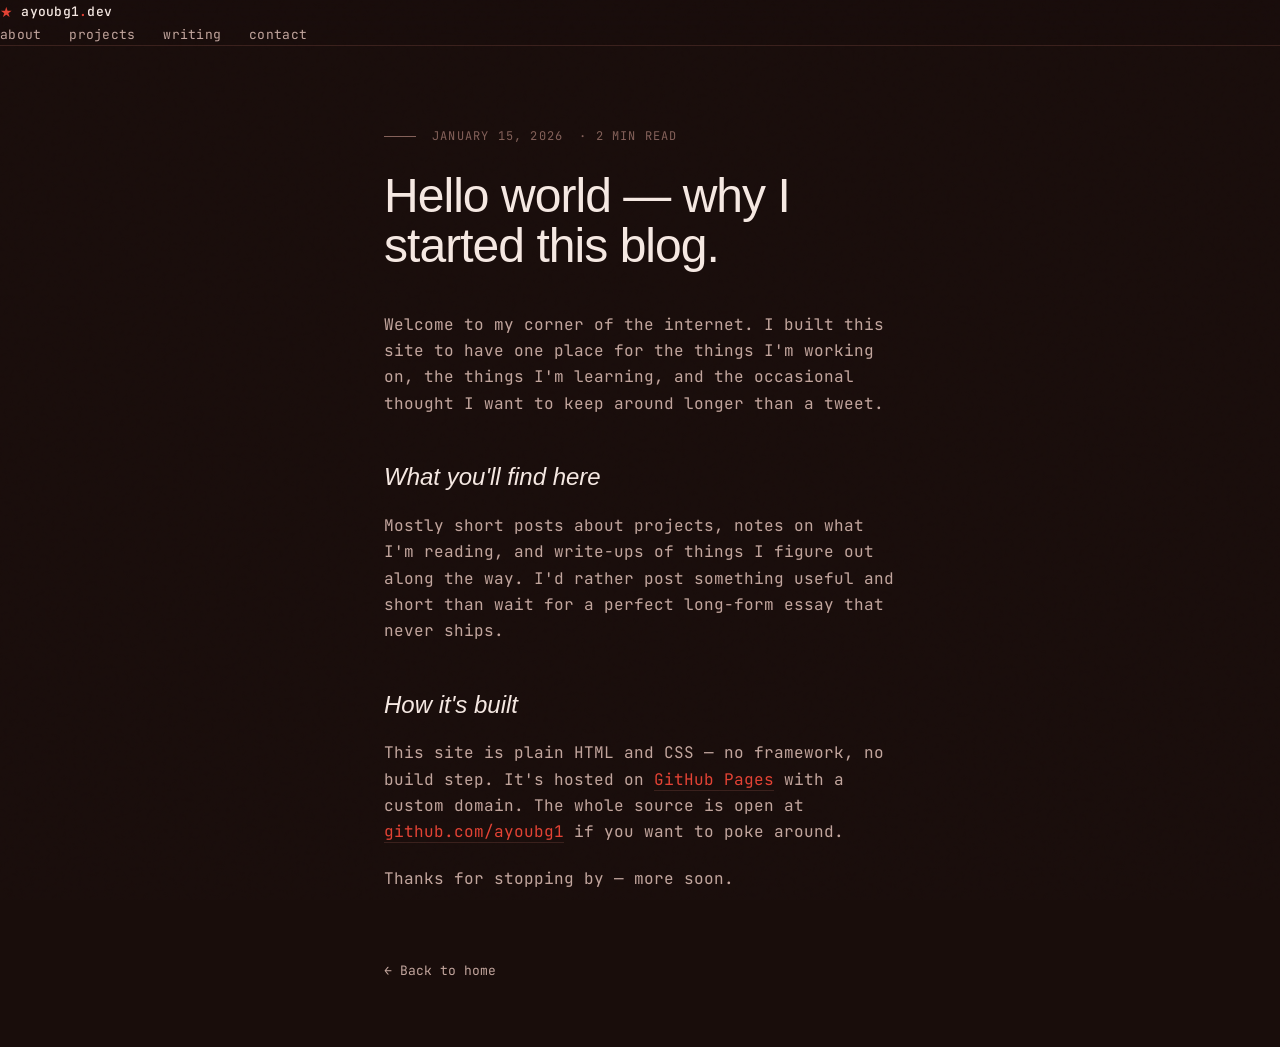
==== commit d1237283: "Revise HTML structure and content for blog Updated the title, description, and theme color for the w" ====
--- a/hello-world.html
+++ b/hello-world.html
@@ -3,353 +3,139 @@
 <head>
   <meta charset="UTF-8" />
   <meta name="viewport" content="width=device-width, initial-scale=1.0" />
-  <title>Ayoub — ayoubg1.dev</title>
-  <meta name="description" content="Personal site of Ayoub — projects, writing, and things I'm building." />
-  <meta name="theme-color" content="#190d0b" />
-
-  <!-- Open Graph -->
-  <meta property="og:title" content="Ayoub — ayoubg1.dev" />
-  <meta property="og:description" content="Personal site of Ayoub — projects, writing, and things I'm building." />
-  <meta property="og:type" content="website" />
-  <meta property="og:url" content="https://ayoubg1.dev" />
+  <title>Hello world — ayoubg1.dev</title>
+  <meta name="description" content="Why I started this blog." />
+  <meta name="theme-color" content="#0f0e0c" />
 
   <link rel="icon" href="data:image/svg+xml,<svg xmlns=%22http://www.w3.org/2000/svg%22 viewBox=%220 0 100 100%22><text y=%22.9em%22 font-size=%2290%22>★</text></svg>" />
 
-  <!-- Fonts -->
   <link rel="preconnect" href="https://fonts.googleapis.com" />
   <link rel="preconnect" href="https://fonts.gstatic.com" crossorigin />
-  <link href="https://fonts.googleapis.com/css2?family=Bricolage+Grotesque:opsz,wght@12..96,200..800&family=JetBrains+Mono:wght@300;400;500;600&display=swap" rel="stylesheet" />
+  <link href="https://fonts.googleapis.com/css2?family=Fraunces:ital,opsz,wght@0,9..144,300..900;1,9..144,300..900&family=JetBrains+Mono:wght@300;400;500;600&display=swap" rel="stylesheet" />
 
-  <link rel="stylesheet" href="style.css" />
+  <link rel="stylesheet" href="../style.css" />
+  <style>
+    .post-page {
+      max-width: 38rem;
+      margin: 0 auto;
+      padding: clamp(3rem, 9vh, 6rem) var(--pad-x) 4rem;
+    }
+    .post-meta {
+      display: flex;
+      gap: 1rem;
+      align-items: center;
+      color: var(--ink-dim);
+      font-size: 12px;
+      letter-spacing: 0.1em;
+      text-transform: uppercase;
+      margin-bottom: 1.5rem;
+    }
+    .post-meta .meta-line {
+      display: inline-block; width: 2rem; height: 1px; background: var(--ink-dim);
+    }
+    .post-h1 {
+      font-family: var(--font-display);
+      font-weight: 300;
+      font-size: clamp(2rem, 5vw, 3rem);
+      line-height: 1.05;
+      letter-spacing: -0.02em;
+      margin-bottom: 2.5rem;
+    }
+    .post-body p {
+      color: var(--ink-soft);
+      margin-bottom: 1.25rem;
+      font-size: 1rem;
+    }
+    .post-body h2 {
+      font-family: var(--font-display);
+      font-weight: 400;
+      font-style: italic;
+      font-size: 1.5rem;
+      margin: 2.5rem 0 1rem;
+      color: var(--ink);
+    }
+    .post-body a {
+      color: var(--accent);
+      border-bottom: 1px solid var(--line);
+      transition: border-color 0.2s ease;
+    }
+    .post-body a:hover { border-color: var(--accent); }
+    .post-body code {
+      font-family: var(--font-mono);
+      font-size: 0.9em;
+      background: var(--bg-soft);
+      padding: 0.1em 0.4em;
+      border: 1px solid var(--line);
+      border-radius: 2px;
+      color: var(--ink);
+    }
+    .back {
+      display: inline-flex;
+      align-items: center;
+      gap: 0.5rem;
+      margin-top: 3rem;
+      font-size: 13px;
+      color: var(--ink-soft);
+      transition: color 0.2s ease;
+    }
+    .back:hover { color: var(--accent); }
+  </style>
 </head>
 <body>
-  <!-- ===== INTRO PRANK (delete this whole block to remove) ===== -->
-  <div id="intro-overlay">
-    <p id="intro-text"></p>
-  </div>
-  <!-- ===== END INTRO PRANK ===== -->
-
-  <!-- grain & noise overlay -->
   <div class="grain" aria-hidden="true"></div>
 
   <header class="nav">
-    <div class="container nav-inner">
-      <a href="/" class="logo">
-        <span class="logo-mark">★</span>
-        <span class="logo-text">ayoubg1<span class="dot">.</span>dev</span>
-      </a>
-      <nav class="nav-links">
-        <a href="#about">about</a>
-        <a href="#projects">projects</a>
-        <a href="#writing">writing</a>
-        <a href="#contact">contact</a>
-      </nav>
-    </div>
+    <a href="/" class="logo">
+      <span class="logo-mark">★</span>
+      <span class="logo-text">ayoubg1<span class="dot">.</span>dev</span>
+    </a>
+    <nav class="nav-links">
+      <a href="/#about">about</a>
+      <a href="/#projects">projects</a>
+      <a href="/#writing">writing</a>
+      <a href="/#contact">contact</a>
+    </nav>
   </header>
 
-  <main>
-    <!-- HERO (dark) -->
-    <section class="hero" id="top">
-      <div class="container hero-inner">
-        <div class="hero-glow" aria-hidden="true"></div>
-        <div class="hero-meta">
-          <span class="meta-line"></span>
-          <span class="meta-text">portfolio · 2026</span>
-        </div>
-        <h1 class="hero-title">
-          Hi, I'm <em>Ayoub</em>.<br />
-          I build things <br/>just cuz
-          I can.
-        </h1>
-        <p class="hero-sub">
-          Developer or just a Human being I guess based in Berlin, studying
-          Computer Engineering or Technische Informatik at TU Berlin.
-          I like a drink called Mio Mio and usually you will find me at the bib.
-          Heading toward <span class="hl">consumer hardware and embedded
-          systems</span>, building <span class="hl">web apps and 3D games</span>
-          along the way.
-        </p>
-        <div class="hero-cta">
-          <a href="#projects" class="btn btn-primary">See my work →</a>
-          <a href="mailto:hello@ayoubg1.dev" class="btn btn-ghost">Get in touch</a>
-        </div>
-      </div>
-    </section>
+  <article class="post-page">
+    <div class="post-meta">
+      <span class="meta-line"></span>
+      <time datetime="2026-01-15">January 15, 2026</time>
+      <span>· 2 min read</span>
+    </div>
 
-    <!-- ABOUT (light panel) -->
-    <section class="section section-light" id="about">
-      <div class="container">
-        <div class="section-head reveal">
-          <span class="section-num">01</span>
-          <h2 class="section-title">About</h2>
-        </div>
-        <div class="about-grid reveal">
-          <div class="about-text">
-            <p>
-              I'm a developer who enjoys turning ideas into real, usable products.
-              I don't care if the idea is crazy or not, as long as wir Spaß machen.
-            </p>
-            <p>
-              Right now I'm learning <span class="hl">mobile apps developement</span> and
-              building <span class="hl">apps that solves problems</span>. Outside of code I
-              enjoy Anime, Gaming, Basketball, and playing survival mode rl. 
-            </p>
-            <p>
-              If you're working on something interesting, I'd love to hear about it.
-            </p>
-          </div>
-          <aside class="about-side">
-            <div class="card">
-              <div class="card-label">stack</div>
-              <ul class="taglist">
-                <li>JavaScript</li>
-                <li>TypeScript</li>
-                <li>React</li>
-                <li>Node.js</li>
-                <li>Python</li>
-                <li>PostgreSQL</li>
-                <li>Git</li>
-              </ul>
-            </div>
-            <div class="card">
-              <div class="card-label">currently</div>
-              <p class="card-text">Open to internships & freelance work.</p>
-            </div>
-          </aside>
-        </div>
-      </div>
-    </section>
+    <h1 class="post-h1">Hello world — why I started this blog.</h1>
 
-    <!-- PROJECTS (dark) -->
-    <section class="section" id="projects">
-      <div class="container">
-        <div class="section-head reveal">
-          <span class="section-num">02</span>
-          <h2 class="section-title">Selected Projects</h2>
-        </div>
+    <div class="post-body">
+      <p>
+        Welcome to my corner of the internet. I built this site to have one
+        place for the things I'm working on, the things I'm learning, and the
+        occasional thought I want to keep around longer than a tweet.
+      </p>
 
-        <div class="projects">
-          <article class="project reveal">
-            <div class="project-num">001</div>
-            <div class="project-main">
-              <h3 class="project-title">Community Reporting Platform</h3>
-              <p class="project-desc">
-                Community Reporting Platform is a civic mobile app concept that enables citizens to report local
-                infrastructure and environmental issues using photos and geolocation. The project aims to improve
-                community engagement by connecting residents, municipalities, and donors to accelerate problem resolution.
-              </p>
-              <div class="project-tags">
-                <span>React</span><span>TypeScript</span><span>Tailwind</span>
-              </div>
-            </div>
-            <div class="project-links">
-              <a href="#" target="_blank" rel="noopener">Live ↗</a>
-              <a href="#" target="_blank" rel="noopener">Code ↗</a>
-            </div>
-          </article>
+      <h2>What you'll find here</h2>
+      <p>
+        Mostly short posts about projects, notes on what I'm reading, and
+        write-ups of things I figure out along the way. I'd rather post
+        something useful and short than wait for a perfect long-form essay
+        that never ships.
+      </p>
 
-          <article class="project reveal">
-            <div class="project-num">002</div>
-            <div class="project-main">
-              <h3 class="project-title">Melody Dash</h3>
-              <p class="project-desc">
-                Melody Dash is a 3D rhythm-based mobile game built in Unity that combines
-                fast obstacle-avoidance gameplay with music synchronization mechanics. 
-                The project focuses on creating engaging level design, responsive player
-                controls, and scalable game systems including progression, inventory, and in-game rewards.
-              </p>
-              <div class="project-tags">
-                <span>Next.js</span><span>PostgreSQL</span><span>Prisma</span>
-              </div>
-            </div>
-            <div class="project-links">
-              <a href="#" target="_blank" rel="noopener">Live ↗</a>
-              <a href="#" target="_blank" rel="noopener">Code ↗</a>
-            </div>
-          </article>
+      <h2>How it's built</h2>
+      <p>
+        This site is plain HTML and CSS — no framework, no build step. It's
+        hosted on <a href="https://pages.github.com" target="_blank" rel="noopener">GitHub Pages</a>
+        with a custom domain. The whole source is open at
+        <a href="https://github.com/ayoubg1/ayoubg1.github.io" target="_blank" rel="noopener">github.com/ayoubg1</a>
+        if you want to poke around.
+      </p>
 
-          <article class="project project-featured reveal">
-            <div class="project-num">003</div>
-            <div class="project-main">
-              <h3 class="project-title">
-                Breath of the Damned — Global Game Jam
-                <span class="badge-play">▶ playable</span>
-              </h3>
-              <p class="project-desc">
-                A retro-inspired first-person shooter built in Unity during a 48-hour
-                game jam hosted at <a href="https://www.kolibrigames.com" target="_blank" rel="noopener" class="inline-link">Kolibri Games</a>.
-                I worked as gameplay programmer in a team of four — implementing core
-                gameplay systems, audio integration, and visual effects including fog
-                shaders and atmosphere work.
-              </p>
-              <div class="project-tags">
-                <span>Unity</span><span>C#</span><span>Shaders</span><span>Game Jam</span>
-              </div>
-            </div>
-            <div class="project-links project-links-featured">
-              <a href="https://shervin-shafizad.itch.io/breath-of-the-dammed" target="_blank" rel="noopener" class="btn-play">
-                <span class="btn-play-icon" aria-hidden="true">▶</span> Play it now
-              </a>
-              <a href="https://globalgamejam.org/games/2026/breath-damned-9" target="_blank" rel="noopener" class="link-secondary">Jam page ↗</a>
-            </div>
-          </article>
-        </div>
+      <p>
+        Thanks for stopping by — more soon.
+      </p>
+    </div>
 
-        <p class="more-link reveal">
-          <a href="https://github.com/ayoubg1" target="_blank" rel="noopener">
-            More on GitHub →
-          </a>
-        </p>
-      </div>
-    </section>
-
-    <!-- WRITING / BLOG (light panel) -->
-    <section class="section section-light" id="writing">
-      <div class="container">
-        <div class="section-head reveal">
-          <span class="section-num">03</span>
-          <h2 class="section-title">Writing</h2>
-        </div>
-
-        <ul class="posts">
-          <li class="post reveal">
-            <a href="posts/hello-world.html">
-              <time datetime="2026-01-15">Jan 15, 2026</time>
-              <span class="post-title">Hello world — why I started this blog</span>
-              <span class="post-arrow">→</span>
-            </a>
-          </li>
-          <li class="post reveal">
-            <a href="https://linkly.link/2iscm">
-              <time datetime="2026-02-10">Feb 10, 2026</time>
-              <span class="post-title">Click Here, u won't regret it</span>
-              <span class="post-arrow">→</span>
-            </a>
-          </li>
-          <li class="post reveal">
-            <a href="https://linkly.link/2iscm">
-              <time datetime="2026-03-04">Mar 04, 2026</time>
-              <span class="post-title">And another Click Here :) </span>
-              <span class="post-arrow">→</span>
-            </a>
-          </li>
-        </ul>
-      </div>
-    </section>
-
-    <!-- CONTACT (dark) -->
-    <section class="section section-contact" id="contact">
-      <div class="container">
-        <div class="section-head reveal">
-          <span class="section-num">04</span>
-          <h2 class="section-title">Get in touch</h2>
-        </div>
-        <p class="contact-lead reveal">
-          The fastest way to reach me is email. I'm also around on the usual places.
-        </p>
-
-        <div class="socials reveal">
-          <a href="mailto:ayoubdabbabiofficial@gmail.com" class="social">
-            <span class="social-label">email</span>
-            <span class="social-handle">ayoubdabbabiofficial@gmail.com</span>
-          </a>
-          <a href="https://github.com/ayoubg1" target="_blank" rel="noopener" class="social">
-            <span class="social-label">github</span>
-            <span class="social-handle">@ayoubg1</span>
-          </a>
-          <a href="https://twitter.com/ayoub_gamer" target="_blank" rel="noopener" class="social">
-            <span class="social-label">x / twitter</span>
-            <span class="social-handle">@ayoub_gamer</span>
-          </a>
-          <a href="https://linkedin.com/in/ayoub-dabbabi-3846043a1" target="_blank" rel="noopener" class="social">
-            <span class="social-label">Linkedin</span>
-            <span class="social-handle">Ayoub Dabbabi</span>
-          </a>
-        </div>
-      </div>
-    </section>
-  </main>
-
-  <footer class="footer">
-    <div class="container">
-      <div class="footer-line"></div>
-      <div class="footer-row">
-        <span>© <span id="year"></span> Ayoub. Made with care.</span>
-        <a href="#top" class="back-top">Back to top ↑</a>
-      </div>
-    </div>
-  </footer>
-
-  <script>
-    // current year
-    document.getElementById('year').textContent = new Date().getFullYear();
-
-    // mark JS active so reveal animations only apply when JS can drive them
-    document.documentElement.classList.add('js');
-
-    // scroll-reveal
-    const prefersReduced = window.matchMedia('(prefers-reduced-motion: reduce)').matches;
-    const revealEls = document.querySelectorAll('.reveal');
-
-    if (prefersReduced || !('IntersectionObserver' in window)) {
-      revealEls.forEach(el => el.classList.add('is-visible'));
-    } else {
-      const io = new IntersectionObserver((entries) => {
-        entries.forEach(entry => {
-          if (entry.isIntersecting) {
-            entry.target.classList.add('is-visible');
-            io.unobserve(entry.target);
-          }
-        });
-      }, { threshold: 0.12, rootMargin: '0px 0px -8% 0px' });
-      revealEls.forEach(el => io.observe(el));
-    }
-  </script>
-  <!-- ===== INTRO PRANK SCRIPT (delete this whole block to remove) ===== -->
-  <script>
-    (function () {
-      const overlay = document.getElementById('intro-overlay');
-      const el = document.getElementById('intro-text');
-      if (!overlay || !el) return;
-
-      // stop the page behind from scrolling while the intro plays
-      document.documentElement.style.overflow = 'hidden';
-
-      const FADE = 320; // ms, must match the CSS transition
-      const seq = [
-        { t: 'Hey',                    hold: 1900 },
-        { t: 'I just wanna tell you…', hold: 1900 },
-        { t: 'you are cooked',         hold: 2100 },
-        { t: 'He',                     hold: 500, laugh: true },
-        { t: 'HeHe',                   hold: 550, laugh: true },
-        { t: 'HeHeHe',                 hold: 850, laugh: true },
-      ];
-
-      const RICKROLL = 'https://www.youtube.com/watch?v=dQw4w9WgXcQ';
-      let i = 0;
-
-      function next() {
-        if (i >= seq.length) {
-          window.location.href = RICKROLL;
-          return;
-        }
-        const step = seq[i++];
-        el.textContent = step.t;
-        el.classList.toggle('laugh', !!step.laugh);
-
-        // fade in
-        requestAnimationFrame(function () { el.style.opacity = '1'; });
-
-        // hold, then fade out, then show the next line
-        setTimeout(function () {
-          el.style.opacity = '0';
-          setTimeout(next, FADE);
-        }, step.hold + FADE);
-      }
-
-      next();
-    })();
-  </script>
-  <!-- ===== END INTRO PRANK SCRIPT ===== -->
+    <a href="/" class="back">← Back to home</a>
+  </article>
 </body>
 </html>
--- a/style.css
+++ b/style.css
@@ -657,3 +657,37 @@
   .js .reveal { opacity: 1; transform: none; transition: none; }
   * { transition-duration: 0.01ms !important; }
 }
+
+/* ===== INTRO PRANK overlay (delete this whole block to remove) ===== */
+#intro-overlay {
+  position: fixed;
+  inset: 0;
+  z-index: 9999;
+  display: flex;
+  align-items: center;
+  justify-content: center;
+  padding: 2rem;
+  text-align: center;
+  background: radial-gradient(circle at 50% 38%, #7b2cbf 0%, #4a1772 70%, #36105a 100%);
+  color: #ffffff;
+}
+#intro-text {
+  font-family: var(--font-display);
+  font-weight: 600;
+  font-size: clamp(2rem, 7vw, 4.5rem);
+  letter-spacing: -0.01em;
+  line-height: 1.1;
+  opacity: 0;
+  transition: opacity 0.32s ease, transform 0.32s ease;
+  text-shadow: 0 4px 30px rgba(0, 0, 0, 0.35);
+}
+#intro-text.laugh {
+  font-style: italic;
+  transform: scale(1.06);
+}
+/* if the visitor prefers reduced motion, the fades still work but stay gentle */
+@media (prefers-reduced-motion: reduce) {
+  #intro-text { transition: opacity 0.2s ease; }
+  #intro-text.laugh { transform: none; }
+}
+/* ===== END INTRO PRANK overlay ===== */
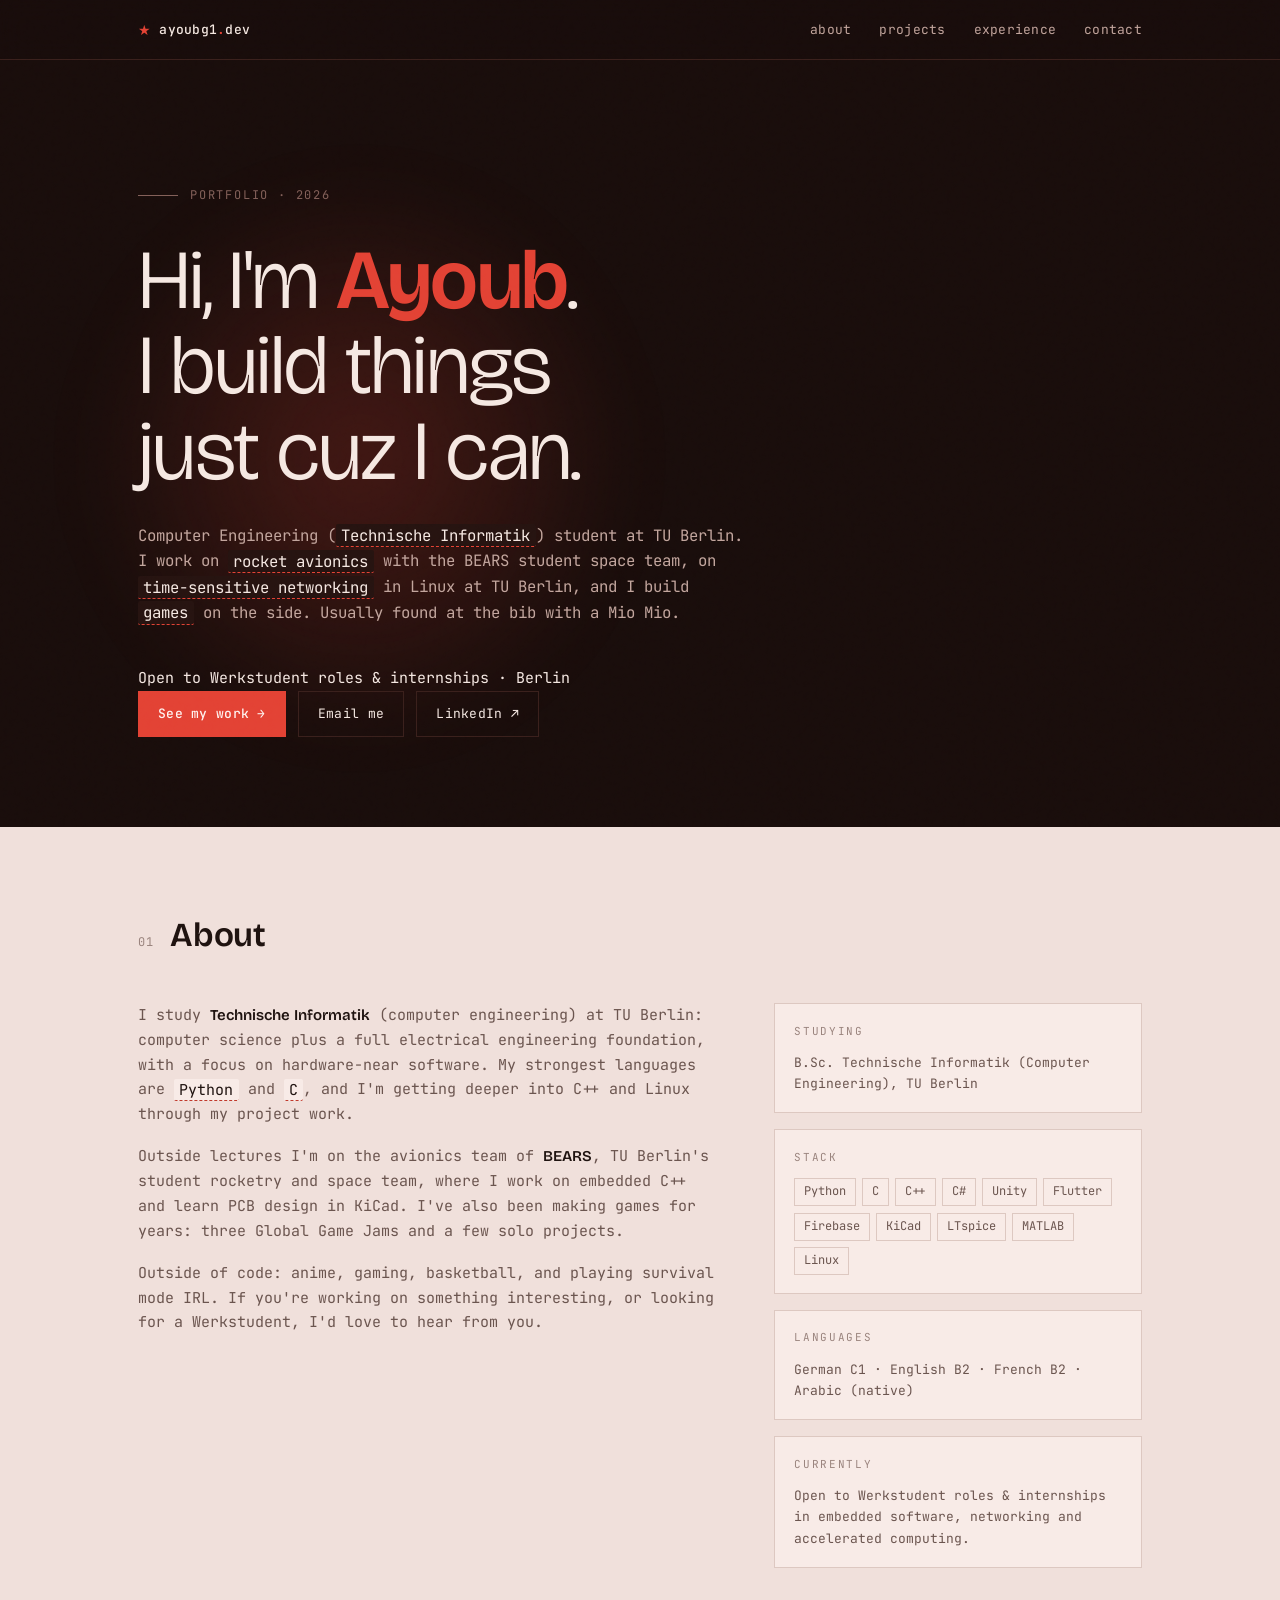
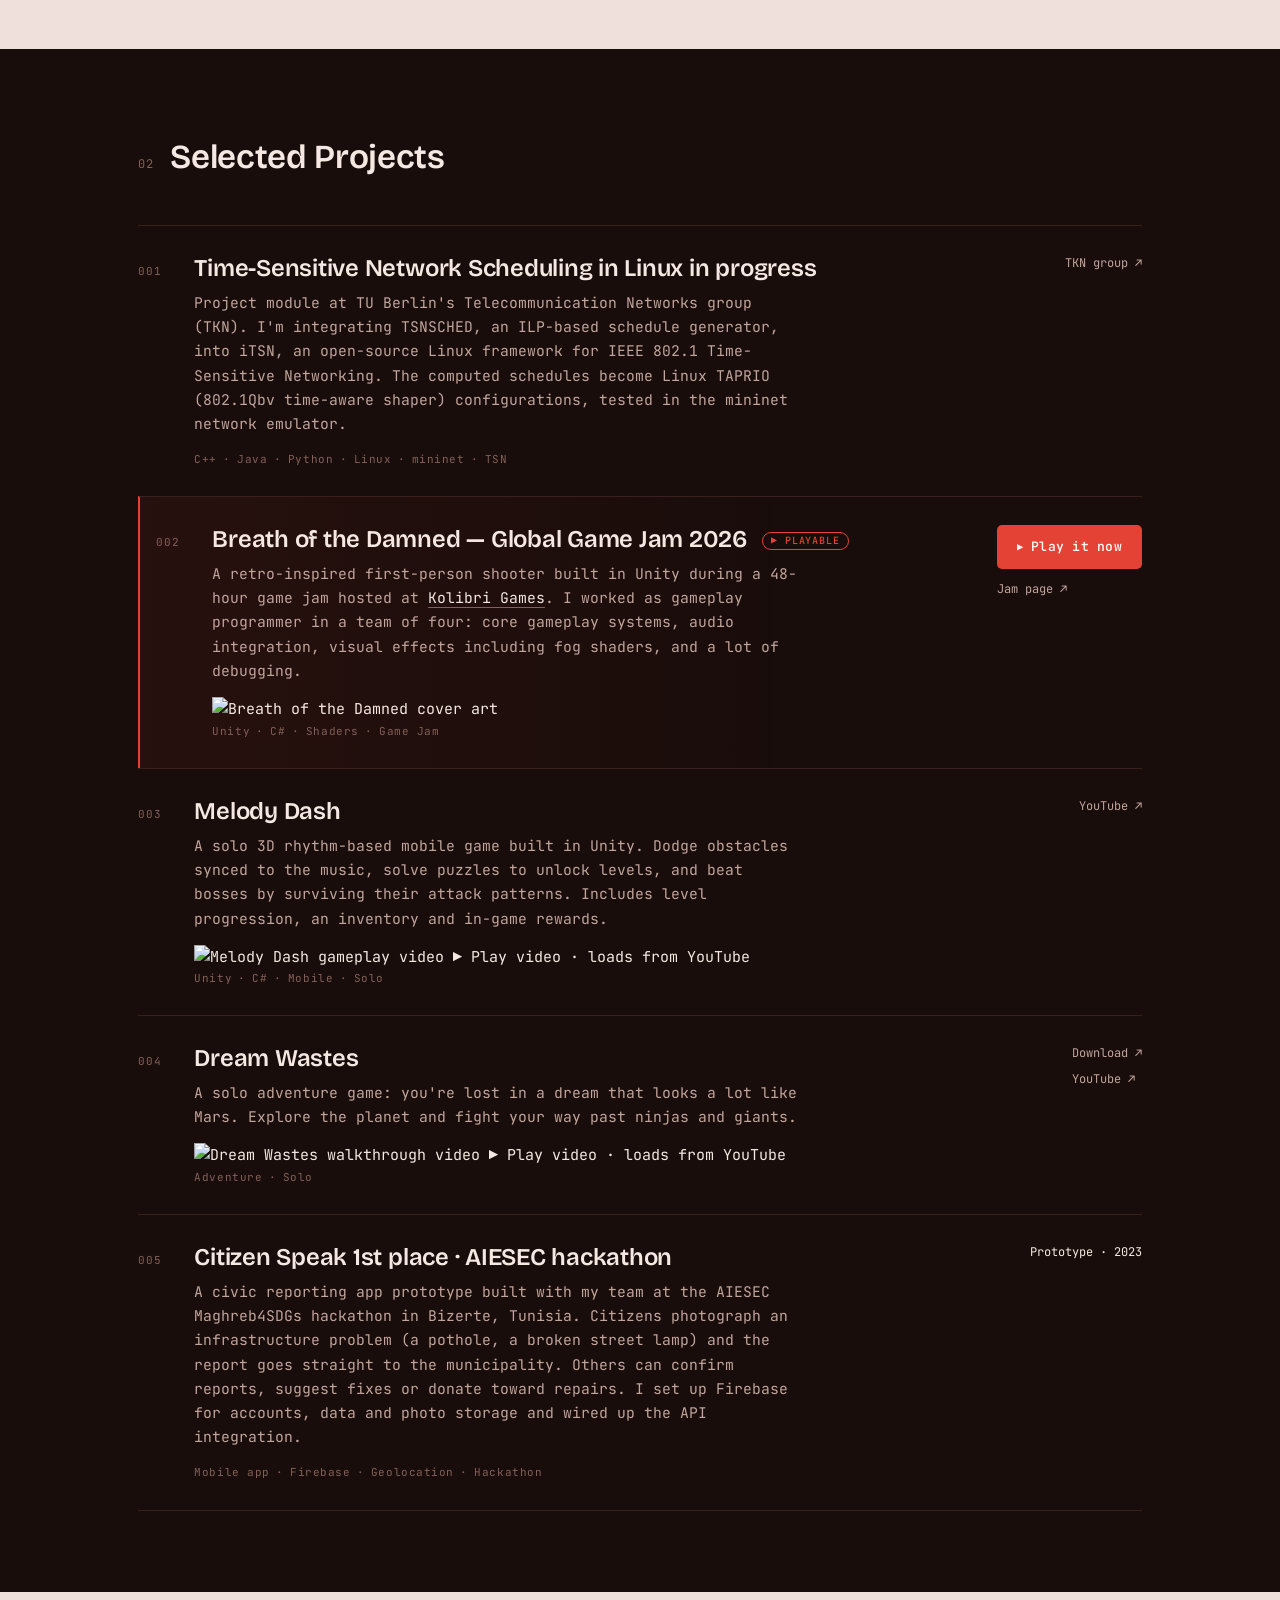
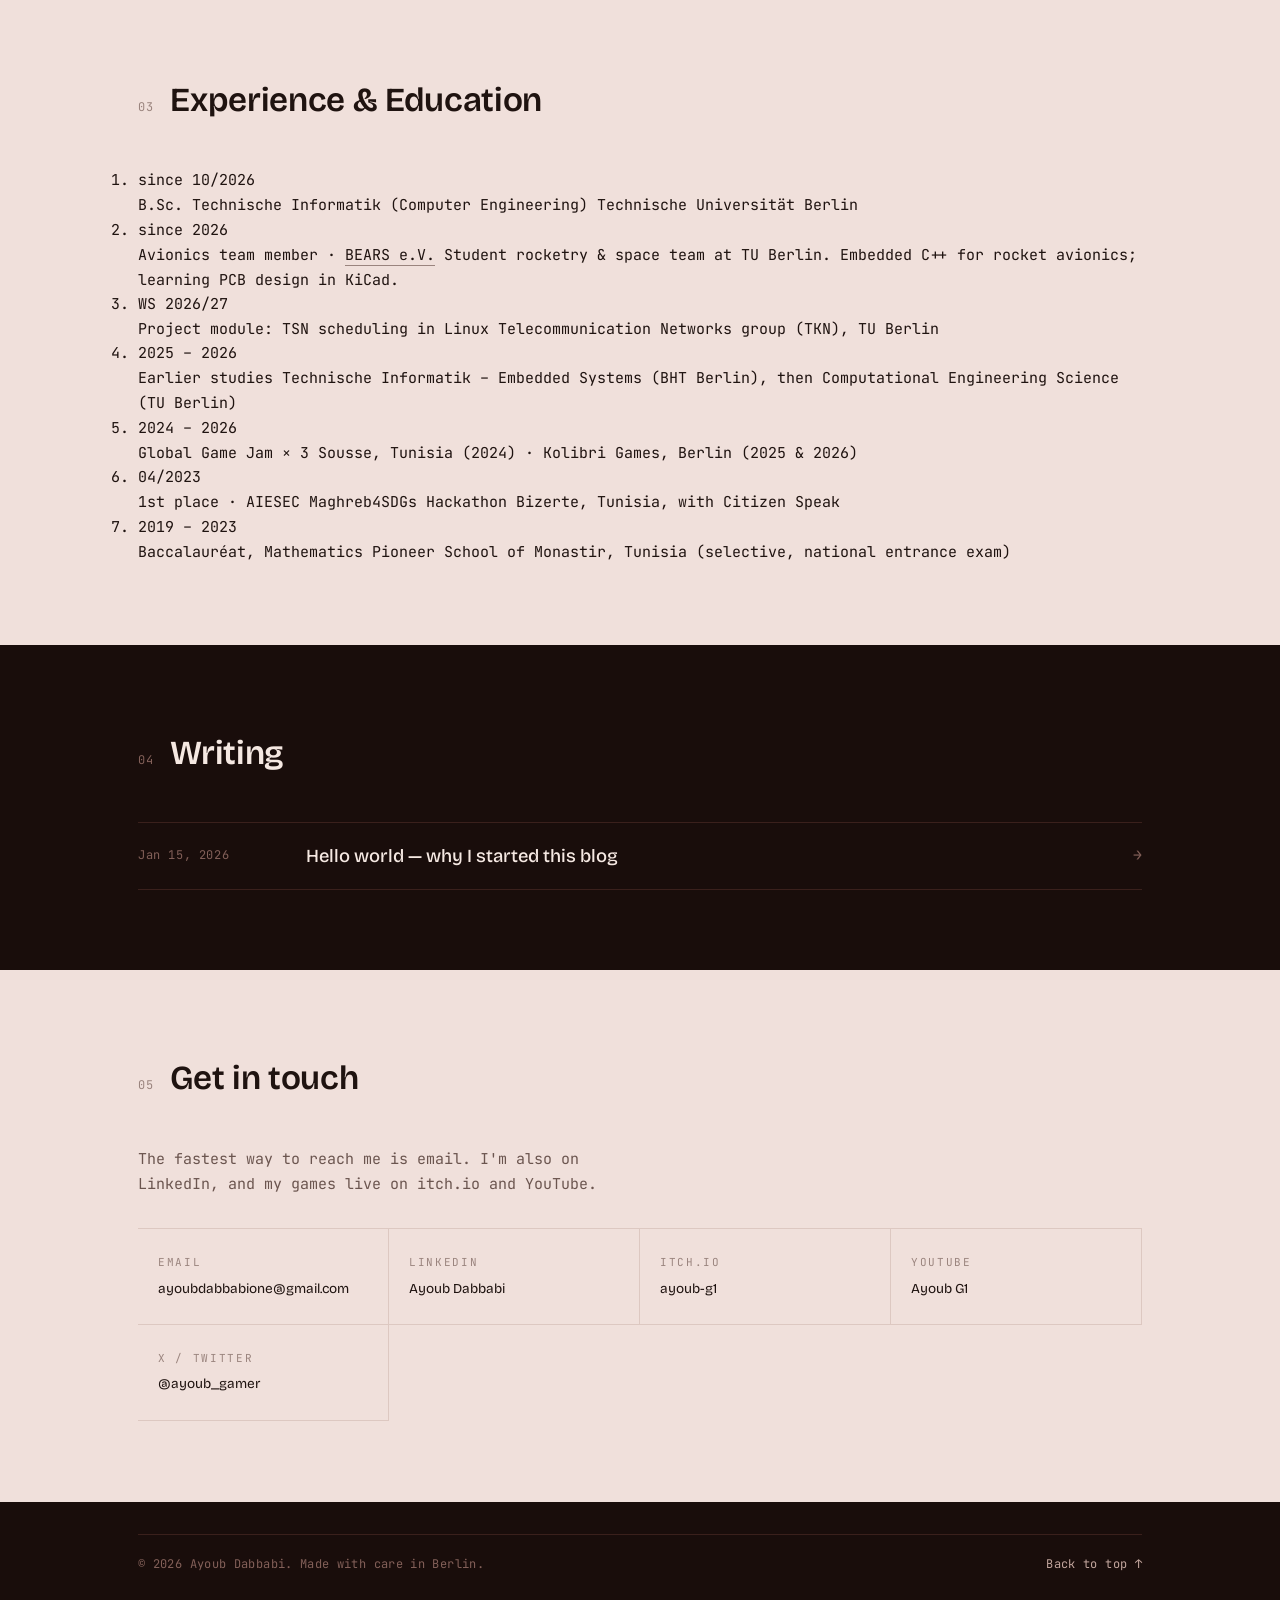
==== commit fc671fc5: "Update hello-world.html" ====
--- a/hello-world.html
+++ b/hello-world.html
@@ -3,139 +3,449 @@
 <head>
   <meta charset="UTF-8" />
   <meta name="viewport" content="width=device-width, initial-scale=1.0" />
-  <title>Hello world — ayoubg1.dev</title>
-  <meta name="description" content="Why I started this blog." />
-  <meta name="theme-color" content="#0f0e0c" />
+  <title>Ayoub Dabbabi — Computer Engineering student, TU Berlin</title>
+  <meta name="description" content="Ayoub Dabbabi — Computer Engineering (Technische Informatik) student at TU Berlin. Embedded systems, networking, rocket avionics and games. Open to Werkstudent roles and internships." />
+  <meta name="theme-color" content="#190d0b" />
+
+  <!-- Open Graph (what shows up when the link is shared) -->
+  <meta property="og:title" content="Ayoub Dabbabi — Computer Engineering student, TU Berlin" />
+  <meta property="og:description" content="Embedded systems, networking, rocket avionics and games. Open to Werkstudent roles and internships." />
+  <meta property="og:type" content="website" />
+  <meta property="og:url" content="https://ayoubg1.dev" />
 
   <link rel="icon" href="data:image/svg+xml,<svg xmlns=%22http://www.w3.org/2000/svg%22 viewBox=%220 0 100 100%22><text y=%22.9em%22 font-size=%2290%22>★</text></svg>" />
 
+  <!-- Fonts -->
   <link rel="preconnect" href="https://fonts.googleapis.com" />
   <link rel="preconnect" href="https://fonts.gstatic.com" crossorigin />
-  <link href="https://fonts.googleapis.com/css2?family=Fraunces:ital,opsz,wght@0,9..144,300..900;1,9..144,300..900&family=JetBrains+Mono:wght@300;400;500;600&display=swap" rel="stylesheet" />
-
-  <link rel="stylesheet" href="../style.css" />
-  <style>
-    .post-page {
-      max-width: 38rem;
-      margin: 0 auto;
-      padding: clamp(3rem, 9vh, 6rem) var(--pad-x) 4rem;
-    }
-    .post-meta {
-      display: flex;
-      gap: 1rem;
-      align-items: center;
-      color: var(--ink-dim);
-      font-size: 12px;
-      letter-spacing: 0.1em;
-      text-transform: uppercase;
-      margin-bottom: 1.5rem;
-    }
-    .post-meta .meta-line {
-      display: inline-block; width: 2rem; height: 1px; background: var(--ink-dim);
-    }
-    .post-h1 {
-      font-family: var(--font-display);
-      font-weight: 300;
-      font-size: clamp(2rem, 5vw, 3rem);
-      line-height: 1.05;
-      letter-spacing: -0.02em;
-      margin-bottom: 2.5rem;
-    }
-    .post-body p {
-      color: var(--ink-soft);
-      margin-bottom: 1.25rem;
-      font-size: 1rem;
-    }
-    .post-body h2 {
-      font-family: var(--font-display);
-      font-weight: 400;
-      font-style: italic;
-      font-size: 1.5rem;
-      margin: 2.5rem 0 1rem;
-      color: var(--ink);
-    }
-    .post-body a {
-      color: var(--accent);
-      border-bottom: 1px solid var(--line);
-      transition: border-color 0.2s ease;
-    }
-    .post-body a:hover { border-color: var(--accent); }
-    .post-body code {
-      font-family: var(--font-mono);
-      font-size: 0.9em;
-      background: var(--bg-soft);
-      padding: 0.1em 0.4em;
-      border: 1px solid var(--line);
-      border-radius: 2px;
-      color: var(--ink);
-    }
-    .back {
-      display: inline-flex;
-      align-items: center;
-      gap: 0.5rem;
-      margin-top: 3rem;
-      font-size: 13px;
-      color: var(--ink-soft);
-      transition: color 0.2s ease;
-    }
-    .back:hover { color: var(--accent); }
-  </style>
+  <link href="https://fonts.googleapis.com/css2?family=Bricolage+Grotesque:opsz,wght@12..96,200..800&family=JetBrains+Mono:wght@300;400;500;600&display=swap" rel="stylesheet" />
+
+  <link rel="stylesheet" href="style.css" />
 </head>
 <body>
+  <!-- grain & noise overlay -->
   <div class="grain" aria-hidden="true"></div>
 
   <header class="nav">
-    <a href="/" class="logo">
-      <span class="logo-mark">★</span>
-      <span class="logo-text">ayoubg1<span class="dot">.</span>dev</span>
-    </a>
-    <nav class="nav-links">
-      <a href="/#about">about</a>
-      <a href="/#projects">projects</a>
-      <a href="/#writing">writing</a>
-      <a href="/#contact">contact</a>
-    </nav>
+    <div class="container nav-inner">
+      <a href="/" class="logo">
+        <span class="logo-mark">★</span>
+        <span class="logo-text">ayoubg1<span class="dot">.</span>dev</span>
+      </a>
+      <nav class="nav-links">
+        <a href="#about">about</a>
+        <a href="#projects">projects</a>
+        <a href="#experience">experience</a>
+        <a href="#contact">contact</a>
+      </nav>
+    </div>
   </header>
 
-  <article class="post-page">
-    <div class="post-meta">
-      <span class="meta-line"></span>
-      <time datetime="2026-01-15">January 15, 2026</time>
-      <span>· 2 min read</span>
+  <main>
+    <!-- HERO (dark) -->
+    <section class="hero" id="top">
+      <div class="container hero-inner">
+        <div class="hero-glow" aria-hidden="true"></div>
+        <div class="hero-meta">
+          <span class="meta-line"></span>
+          <span class="meta-text">portfolio · 2026</span>
+        </div>
+        <h1 class="hero-title">
+          Hi, I'm <em>Ayoub</em>.<br />
+          I build things <br />just cuz I can.
+        </h1>
+        <p class="hero-sub">
+          Computer Engineering (<span class="hl">Technische Informatik</span>) student
+          at TU Berlin. I work on <span class="hl">rocket avionics</span> with the BEARS
+          student space team, on <span class="hl">time-sensitive networking</span> in Linux
+          at TU Berlin, and I build <span class="hl">games</span> on the side.
+          Usually found at the bib with a Mio Mio.
+        </p>
+        <p class="status">
+          <span class="status-dot" aria-hidden="true"></span>
+          Open to Werkstudent roles &amp; internships · Berlin
+        </p>
+        <div class="hero-cta">
+          <a href="#projects" class="btn btn-primary">See my work →</a>
+          <a href="mailto:ayoubdabbabione@gmail.com" class="btn btn-ghost">Email me</a>
+          <a href="https://www.linkedin.com/in/ayoub-dabbabi-3846043a1/" target="_blank" rel="noopener" class="btn btn-ghost">LinkedIn ↗</a>
+        </div>
+      </div>
+    </section>
+
+    <!-- ABOUT (light panel) -->
+    <section class="section section-light" id="about">
+      <div class="container">
+        <div class="section-head reveal">
+          <span class="section-num">01</span>
+          <h2 class="section-title">About</h2>
+        </div>
+        <div class="about-grid reveal">
+          <div class="about-text">
+            <p>
+              I study <em>Technische Informatik</em> (computer engineering) at TU Berlin:
+              computer science plus a full electrical engineering foundation, with a focus
+              on hardware-near software. My strongest languages are
+              <span class="hl">Python</span> and <span class="hl">C</span>, and I'm getting
+              deeper into C++ and Linux through my project work.
+            </p>
+            <p>
+              Outside lectures I'm on the avionics team of <em>BEARS</em>, TU Berlin's student
+              rocketry and space team, where I work on embedded C++ and learn PCB design
+              in KiCad. I've also been making games for years: three Global Game Jams and
+              a few solo projects.
+            </p>
+            <p>
+              Outside of code: anime, gaming, basketball, and playing survival mode IRL.
+              If you're working on something interesting, or looking for a Werkstudent,
+              I'd love to hear from you.
+            </p>
+          </div>
+          <aside class="about-side">
+            <div class="card">
+              <div class="card-label">studying</div>
+              <p class="card-text">B.Sc. Technische Informatik (Computer Engineering), TU Berlin</p>
+            </div>
+            <div class="card">
+              <div class="card-label">stack</div>
+              <ul class="taglist">
+                <li>Python</li>
+                <li>C</li>
+                <li>C++</li>
+                <li>C#</li>
+                <li>Unity</li>
+                <li>Flutter</li>
+                <li>Firebase</li>
+                <li>KiCad</li>
+                <li>LTspice</li>
+                <li>MATLAB</li>
+                <li>Linux</li>
+              </ul>
+            </div>
+            <div class="card">
+              <div class="card-label">languages</div>
+              <p class="card-text">German C1 · English B2 · French B2 · Arabic (native)</p>
+            </div>
+            <div class="card">
+              <div class="card-label">currently</div>
+              <p class="card-text">Open to Werkstudent roles &amp; internships in embedded software, networking and accelerated computing.</p>
+            </div>
+          </aside>
+        </div>
+      </div>
+    </section>
+
+    <!-- PROJECTS (dark) -->
+    <section class="section" id="projects">
+      <div class="container">
+        <div class="section-head reveal">
+          <span class="section-num">02</span>
+          <h2 class="section-title">Selected Projects</h2>
+        </div>
+
+        <div class="projects">
+
+          <!-- 001 · TSN -->
+          <article class="project reveal">
+            <div class="project-num">001</div>
+            <div class="project-main">
+              <h3 class="project-title">
+                Time-Sensitive Network Scheduling in Linux
+                <span class="badge badge-muted">in progress</span>
+              </h3>
+              <p class="project-desc">
+                Project module at TU Berlin's Telecommunication Networks group (TKN).
+                I'm integrating TSNSCHED, an ILP-based schedule generator, into iTSN, an
+                open-source Linux framework for IEEE 802.1 Time-Sensitive Networking. The
+                computed schedules become Linux TAPRIO (802.1Qbv time-aware shaper)
+                configurations, tested in the mininet network emulator.
+              </p>
+              <div class="project-tags">
+                <span>C++</span><span>Java</span><span>Python</span><span>Linux</span><span>mininet</span><span>TSN</span>
+              </div>
+            </div>
+            <div class="project-links">
+              <a href="https://www.tkn.tu-berlin.de" target="_blank" rel="noopener">TKN group ↗</a>
+            </div>
+          </article>
+
+          <!-- 002 · Breath of the Damned (playable) -->
+          <article class="project project-featured reveal">
+            <div class="project-num">002</div>
+            <div class="project-main">
+              <h3 class="project-title">
+                Breath of the Damned — Global Game Jam 2026
+                <span class="badge badge-play">▶ playable</span>
+              </h3>
+              <p class="project-desc">
+                A retro-inspired first-person shooter built in Unity during a 48-hour
+                game jam hosted at <a href="https://www.kolibrigames.com" target="_blank" rel="noopener" class="inline-link">Kolibri Games</a>.
+                I worked as gameplay programmer in a team of four: core gameplay systems,
+                audio integration, visual effects including fog shaders, and a lot of debugging.
+              </p>
+              <a class="cover" href="https://shervin-shafizad.itch.io/breath-of-the-dammed" target="_blank" rel="noopener">
+                <img src="https://img.itch.zone/aW1nLzI1NDMzNDU2LnBuZw==/original/nDLpMB.png" alt="Breath of the Damned cover art" loading="lazy" />
+              </a>
+              <div class="project-tags">
+                <span>Unity</span><span>C#</span><span>Shaders</span><span>Game Jam</span>
+              </div>
+            </div>
+            <div class="project-links project-links-featured">
+              <a href="https://shervin-shafizad.itch.io/breath-of-the-dammed" target="_blank" rel="noopener" class="btn-play">
+                <span class="btn-play-icon" aria-hidden="true">▶</span> Play it now
+              </a>
+              <a href="https://globalgamejam.org/games/2026/breath-damned-9" target="_blank" rel="noopener" class="link-secondary">Jam page ↗</a>
+            </div>
+          </article>
+
+          <!-- 003 · Melody Dash (video) -->
+          <article class="project reveal">
+            <div class="project-num">003</div>
+            <div class="project-main">
+              <h3 class="project-title">Melody Dash</h3>
+              <p class="project-desc">
+                A solo 3D rhythm-based mobile game built in Unity. Dodge obstacles synced to
+                the music, solve puzzles to unlock levels, and beat bosses by surviving their
+                attack patterns. Includes level progression, an inventory and in-game rewards.
+              </p>
+              <!-- YouTube: loads only when clicked (fast + privacy-friendly) -->
+              <a class="yt" href="https://youtu.be/WWfxDEqveNk" data-id="WWfxDEqveNk" target="_blank" rel="noopener">
+                <img src="https://i.ytimg.com/vi/WWfxDEqveNk/hqdefault.jpg" alt="Melody Dash gameplay video" loading="lazy" />
+                <span class="yt-icon" aria-hidden="true">▶</span>
+                <span class="yt-note">Play video · loads from YouTube</span>
+              </a>
+              <div class="project-tags">
+                <span>Unity</span><span>C#</span><span>Mobile</span><span>Solo</span>
+              </div>
+            </div>
+            <div class="project-links">
+              <a href="https://youtu.be/WWfxDEqveNk" target="_blank" rel="noopener">YouTube ↗</a>
+            </div>
+          </article>
+
+          <!-- 004 · Dream Wastes (video + download) -->
+          <article class="project reveal">
+            <div class="project-num">004</div>
+            <div class="project-main">
+              <h3 class="project-title">Dream Wastes</h3>
+              <p class="project-desc">
+                A solo adventure game: you're lost in a dream that looks a lot like Mars.
+                Explore the planet and fight your way past ninjas and giants.
+              </p>
+              <a class="yt" href="https://youtu.be/TYhnFBxaxhY" data-id="TYhnFBxaxhY" target="_blank" rel="noopener">
+                <img src="https://i.ytimg.com/vi/TYhnFBxaxhY/hqdefault.jpg" alt="Dream Wastes walkthrough video" loading="lazy" />
+                <span class="yt-icon" aria-hidden="true">▶</span>
+                <span class="yt-note">Play video · loads from YouTube</span>
+              </a>
+              <div class="project-tags">
+                <span>Adventure</span><span>Solo</span>
+              </div>
+            </div>
+            <div class="project-links">
+              <a href="https://ayoub-g1.itch.io/waste-dreams" target="_blank" rel="noopener">Download ↗</a>
+              <a href="https://youtu.be/TYhnFBxaxhY" target="_blank" rel="noopener">YouTube ↗</a>
+            </div>
+          </article>
+
+          <!-- 005 · Citizen Speak (hackathon win) -->
+          <article class="project reveal">
+            <div class="project-num">005</div>
+            <div class="project-main">
+              <h3 class="project-title">
+                Citizen Speak
+                <span class="badge">1st place · AIESEC hackathon</span>
+              </h3>
+              <p class="project-desc">
+                A civic reporting app prototype built with my team at the AIESEC
+                Maghreb4SDGs hackathon in Bizerte, Tunisia. Citizens photograph an
+                infrastructure problem (a pothole, a broken street lamp) and the report goes
+                straight to the municipality. Others can confirm reports, suggest fixes or
+                donate toward repairs. I set up Firebase for accounts, data and photo storage
+                and wired up the API integration.
+              </p>
+              <div class="project-tags">
+                <span>Mobile app</span><span>Firebase</span><span>Geolocation</span><span>Hackathon</span>
+              </div>
+            </div>
+            <div class="project-links">
+              <span class="link-muted">Prototype · 2023</span>
+            </div>
+          </article>
+        </div>
+      </div>
+    </section>
+
+    <!-- EXPERIENCE & EDUCATION (light panel) -->
+    <section class="section section-light" id="experience">
+      <div class="container">
+        <div class="section-head reveal">
+          <span class="section-num">03</span>
+          <h2 class="section-title">Experience &amp; Education</h2>
+        </div>
+
+        <ol class="timeline">
+          <li class="tl-item reveal">
+            <span class="tl-date">since 10/2026</span>
+            <div class="tl-body">
+              <span class="tl-title">B.Sc. Technische Informatik (Computer Engineering)</span>
+              <span class="tl-desc">Technische Universität Berlin</span>
+            </div>
+          </li>
+          <li class="tl-item reveal">
+            <span class="tl-date">since 2026</span>
+            <div class="tl-body">
+              <span class="tl-title">Avionics team member · <a href="https://www.bears-space.de" target="_blank" rel="noopener" class="inline-link">BEARS e.V.</a></span>
+              <span class="tl-desc">Student rocketry &amp; space team at TU Berlin. Embedded C++ for rocket avionics; learning PCB design in KiCad.</span>
+            </div>
+          </li>
+          <li class="tl-item reveal">
+            <span class="tl-date">WS 2026/27</span>
+            <div class="tl-body">
+              <span class="tl-title">Project module: TSN scheduling in Linux</span>
+              <span class="tl-desc">Telecommunication Networks group (TKN), TU Berlin</span>
+            </div>
+          </li>
+          <li class="tl-item reveal">
+            <span class="tl-date">2025 – 2026</span>
+            <div class="tl-body">
+              <span class="tl-title">Earlier studies</span>
+              <span class="tl-desc">Technische Informatik – Embedded Systems (BHT Berlin), then Computational Engineering Science (TU Berlin)</span>
+            </div>
+          </li>
+          <li class="tl-item reveal">
+            <span class="tl-date">2024 – 2026</span>
+            <div class="tl-body">
+              <span class="tl-title">Global Game Jam × 3</span>
+              <span class="tl-desc">Sousse, Tunisia (2024) · Kolibri Games, Berlin (2025 &amp; 2026)</span>
+            </div>
+          </li>
+          <li class="tl-item reveal">
+            <span class="tl-date">04/2023</span>
+            <div class="tl-body">
+              <span class="tl-title">1st place · AIESEC Maghreb4SDGs Hackathon</span>
+              <span class="tl-desc">Bizerte, Tunisia, with Citizen Speak</span>
+            </div>
+          </li>
+          <li class="tl-item reveal">
+            <span class="tl-date">2019 – 2023</span>
+            <div class="tl-body">
+              <span class="tl-title">Baccalauréat, Mathematics</span>
+              <span class="tl-desc">Pioneer School of Monastir, Tunisia (selective, national entrance exam)</span>
+            </div>
+          </li>
+        </ol>
+      </div>
+    </section>
+
+    <!-- WRITING (dark) -->
+    <section class="section" id="writing">
+      <div class="container">
+        <div class="section-head reveal">
+          <span class="section-num">04</span>
+          <h2 class="section-title">Writing</h2>
+        </div>
+
+        <ul class="posts">
+          <li class="post reveal">
+            <a href="posts/hello-world.html">
+              <time datetime="2026-01-15">Jan 15, 2026</time>
+              <span class="post-title">Hello world — why I started this blog</span>
+              <span class="post-arrow">→</span>
+            </a>
+          </li>
+        </ul>
+      </div>
+    </section>
+
+    <!-- CONTACT (light panel) -->
+    <section class="section section-light section-contact" id="contact">
+      <div class="container">
+        <div class="section-head reveal">
+          <span class="section-num">05</span>
+          <h2 class="section-title">Get in touch</h2>
+        </div>
+        <p class="contact-lead reveal">
+          The fastest way to reach me is email. I'm also on LinkedIn, and my games live on itch.io and YouTube.
+        </p>
+
+        <div class="socials reveal">
+          <a href="mailto:ayoubdabbabione@gmail.com" class="social">
+            <span class="social-label">email</span>
+            <span class="social-handle">ayoubdabbabione@gmail.com</span>
+          </a>
+          <a href="https://www.linkedin.com/in/ayoub-dabbabi-3846043a1/" target="_blank" rel="noopener" class="social">
+            <span class="social-label">linkedin</span>
+            <span class="social-handle">Ayoub Dabbabi</span>
+          </a>
+          <a href="https://ayoub-g1.itch.io" target="_blank" rel="noopener" class="social">
+            <span class="social-label">itch.io</span>
+            <span class="social-handle">ayoub-g1</span>
+          </a>
+          <a href="https://www.youtube.com/channel/UCkVXjCtPGEtuUCx3kR19jcQ" target="_blank" rel="noopener" class="social">
+            <span class="social-label">youtube</span>
+            <span class="social-handle">Ayoub G1</span>
+          </a>
+          <a href="https://twitter.com/ayoub_gamer" target="_blank" rel="noopener" class="social">
+            <span class="social-label">x / twitter</span>
+            <span class="social-handle">@ayoub_gamer</span>
+          </a>
+        </div>
+      </div>
+    </section>
+  </main>
+
+  <footer class="footer">
+    <div class="container">
+      <div class="footer-line"></div>
+      <div class="footer-row">
+        <span>© <span id="year"></span> Ayoub Dabbabi. Made with care in Berlin.</span>
+        <a href="#top" class="back-top">Back to top ↑</a>
+      </div>
     </div>
-
-    <h1 class="post-h1">Hello world — why I started this blog.</h1>
-
-    <div class="post-body">
-      <p>
-        Welcome to my corner of the internet. I built this site to have one
-        place for the things I'm working on, the things I'm learning, and the
-        occasional thought I want to keep around longer than a tweet.
-      </p>
-
-      <h2>What you'll find here</h2>
-      <p>
-        Mostly short posts about projects, notes on what I'm reading, and
-        write-ups of things I figure out along the way. I'd rather post
-        something useful and short than wait for a perfect long-form essay
-        that never ships.
-      </p>
-
-      <h2>How it's built</h2>
-      <p>
-        This site is plain HTML and CSS — no framework, no build step. It's
-        hosted on <a href="https://pages.github.com" target="_blank" rel="noopener">GitHub Pages</a>
-        with a custom domain. The whole source is open at
-        <a href="https://github.com/ayoubg1/ayoubg1.github.io" target="_blank" rel="noopener">github.com/ayoubg1</a>
-        if you want to poke around.
-      </p>
-
-      <p>
-        Thanks for stopping by — more soon.
-      </p>
-    </div>
-
-    <a href="/" class="back">← Back to home</a>
-  </article>
+  </footer>
+
+  <script>
+    // current year
+    document.getElementById('year').textContent = new Date().getFullYear();
+
+    // mark JS active so reveal animations only apply when JS can drive them
+    document.documentElement.classList.add('js');
+
+    // scroll-reveal
+    const prefersReduced = window.matchMedia('(prefers-reduced-motion: reduce)').matches;
+    const revealEls = document.querySelectorAll('.reveal');
+
+    if (prefersReduced || !('IntersectionObserver' in window)) {
+      revealEls.forEach(el => el.classList.add('is-visible'));
+    } else {
+      const io = new IntersectionObserver((entries) => {
+        entries.forEach(entry => {
+          if (entry.isIntersecting) {
+            entry.target.classList.add('is-visible');
+            io.unobserve(entry.target);
+          }
+        });
+      }, { threshold: 0.12, rootMargin: '0px 0px -8% 0px' });
+      revealEls.forEach(el => io.observe(el));
+    }
+
+    // Click-to-load YouTube: show a thumbnail first, swap in the player on click.
+    // Without JS the link simply opens the video on YouTube.
+    document.querySelectorAll('.yt[data-id]').forEach(link => {
+      link.addEventListener('click', e => {
+        e.preventDefault();
+        const id = link.dataset.id;
+        const frame = document.createElement('iframe');
+        frame.src = 'https://www.youtube-nocookie.com/embed/' + id + '?autoplay=1&rel=0';
+        frame.title = link.querySelector('img')?.alt || 'YouTube video';
+        frame.allow = 'accelerometer; autoplay; clipboard-write; encrypted-media; gyroscope; picture-in-picture';
+        frame.allowFullscreen = true;
+        const wrap = document.createElement('div');
+        wrap.className = 'yt yt-playing';
+        wrap.appendChild(frame);
+        link.replaceWith(wrap);
+      });
+    });
+  </script>
 </body>
 </html>
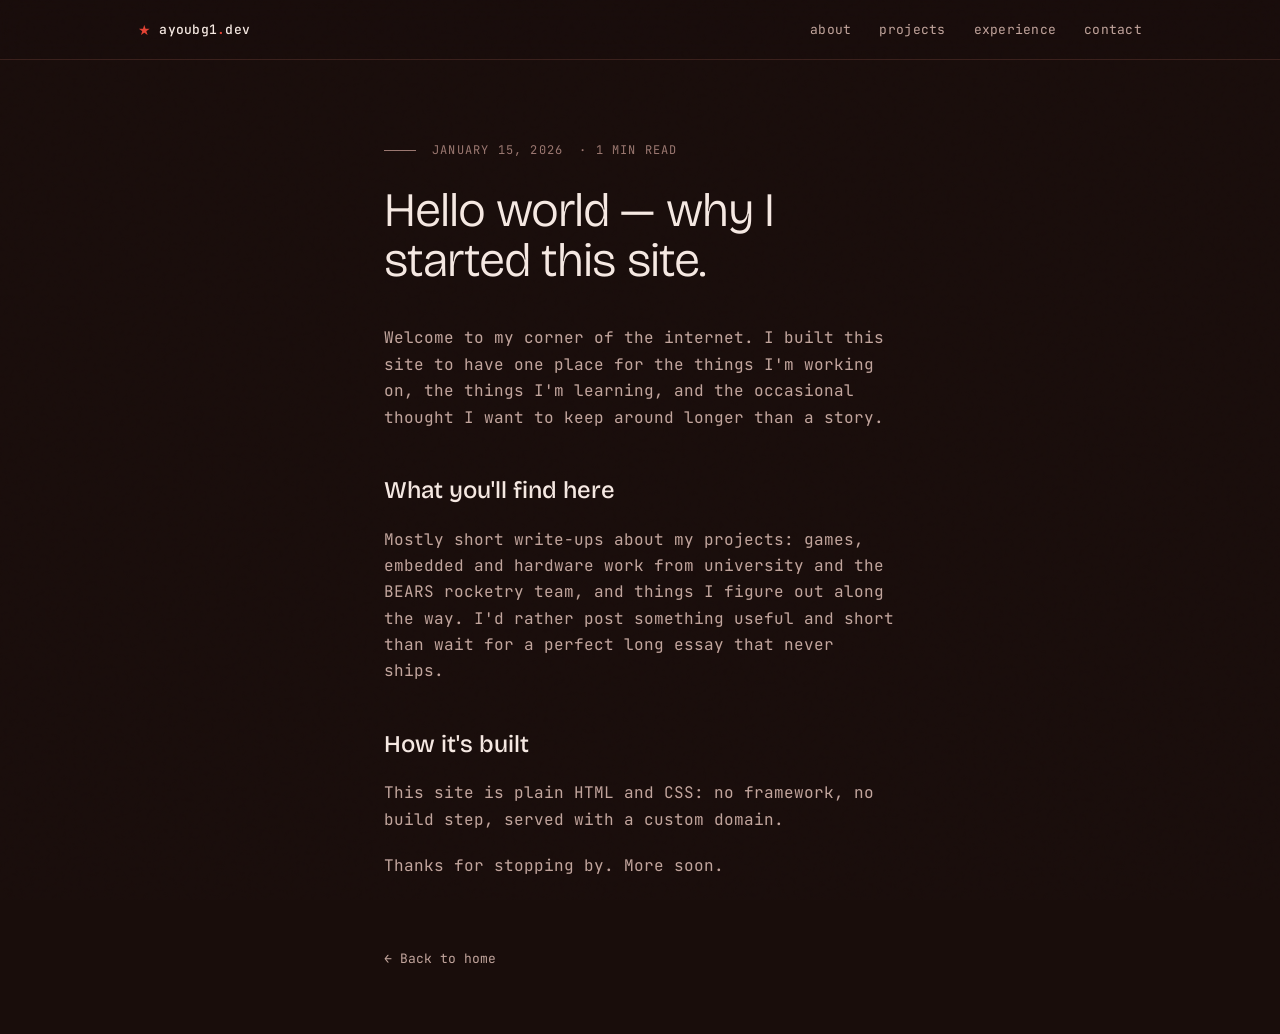
==== commit f5ed09f9: "Update hello-world.html" ====
--- a/hello-world.html
+++ b/hello-world.html
@@ -3,29 +3,79 @@
 <head>
   <meta charset="UTF-8" />
   <meta name="viewport" content="width=device-width, initial-scale=1.0" />
-  <title>Ayoub Dabbabi — Computer Engineering student, TU Berlin</title>
-  <meta name="description" content="Ayoub Dabbabi — Computer Engineering (Technische Informatik) student at TU Berlin. Embedded systems, networking, rocket avionics and games. Open to Werkstudent roles and internships." />
+  <title>Hello world — ayoubg1.dev</title>
+  <meta name="description" content="Why I started this site." />
   <meta name="theme-color" content="#190d0b" />
-
-  <!-- Open Graph (what shows up when the link is shared) -->
-  <meta property="og:title" content="Ayoub Dabbabi — Computer Engineering student, TU Berlin" />
-  <meta property="og:description" content="Embedded systems, networking, rocket avionics and games. Open to Werkstudent roles and internships." />
-  <meta property="og:type" content="website" />
-  <meta property="og:url" content="https://ayoubg1.dev" />
 
   <link rel="icon" href="data:image/svg+xml,<svg xmlns=%22http://www.w3.org/2000/svg%22 viewBox=%220 0 100 100%22><text y=%22.9em%22 font-size=%2290%22>★</text></svg>" />
 
-  <!-- Fonts -->
+  <!-- same fonts as the home page -->
   <link rel="preconnect" href="https://fonts.googleapis.com" />
   <link rel="preconnect" href="https://fonts.gstatic.com" crossorigin />
   <link href="https://fonts.googleapis.com/css2?family=Bricolage+Grotesque:opsz,wght@12..96,200..800&family=JetBrains+Mono:wght@300;400;500;600&display=swap" rel="stylesheet" />
 
-  <link rel="stylesheet" href="style.css" />
+  <link rel="stylesheet" href="../style.css" />
+  <style>
+    .post-page {
+      max-width: 38rem;
+      margin: 0 auto;
+      padding: clamp(3rem, 9vh, 6rem) var(--pad-x) 4rem;
+    }
+    .post-meta {
+      display: flex;
+      gap: 1rem;
+      align-items: center;
+      color: var(--ink-dim);
+      font-size: 12px;
+      letter-spacing: 0.1em;
+      text-transform: uppercase;
+      margin-bottom: 1.5rem;
+    }
+    .post-meta .meta-line {
+      display: inline-block; width: 2rem; height: 1px; background: var(--ink-dim);
+    }
+    .post-h1 {
+      font-family: var(--font-display);
+      font-weight: 300;
+      font-size: clamp(2rem, 5vw, 3rem);
+      line-height: 1.05;
+      letter-spacing: -0.02em;
+      margin-bottom: 2.5rem;
+    }
+    .post-body p {
+      color: var(--ink-soft);
+      margin-bottom: 1.25rem;
+      font-size: 1rem;
+    }
+    .post-body h2 {
+      font-family: var(--font-display);
+      font-weight: 500;
+      font-size: 1.5rem;
+      margin: 2.5rem 0 1rem;
+      color: var(--ink);
+    }
+    .post-body a {
+      color: var(--accent);
+      border-bottom: 1px solid var(--line);
+      transition: border-color 0.2s ease;
+    }
+    .post-body a:hover { border-color: var(--accent); }
+    .back {
+      display: inline-flex;
+      align-items: center;
+      gap: 0.5rem;
+      margin-top: 3rem;
+      font-size: 13px;
+      color: var(--ink-soft);
+      transition: color 0.2s ease;
+    }
+    .back:hover { color: var(--accent); }
+  </style>
 </head>
 <body>
-  <!-- grain & noise overlay -->
   <div class="grain" aria-hidden="true"></div>
 
+  <!-- same nav markup as the home page, so it lays out correctly -->
   <header class="nav">
     <div class="container nav-inner">
       <a href="/" class="logo">
@@ -33,419 +83,50 @@
         <span class="logo-text">ayoubg1<span class="dot">.</span>dev</span>
       </a>
       <nav class="nav-links">
-        <a href="#about">about</a>
-        <a href="#projects">projects</a>
-        <a href="#experience">experience</a>
-        <a href="#contact">contact</a>
+        <a href="/#about">about</a>
+        <a href="/#projects">projects</a>
+        <a href="/#experience">experience</a>
+        <a href="/#contact">contact</a>
       </nav>
     </div>
   </header>
 
-  <main>
-    <!-- HERO (dark) -->
-    <section class="hero" id="top">
-      <div class="container hero-inner">
-        <div class="hero-glow" aria-hidden="true"></div>
-        <div class="hero-meta">
-          <span class="meta-line"></span>
-          <span class="meta-text">portfolio · 2026</span>
-        </div>
-        <h1 class="hero-title">
-          Hi, I'm <em>Ayoub</em>.<br />
-          I build things <br />just cuz I can.
-        </h1>
-        <p class="hero-sub">
-          Computer Engineering (<span class="hl">Technische Informatik</span>) student
-          at TU Berlin. I work on <span class="hl">rocket avionics</span> with the BEARS
-          student space team, on <span class="hl">time-sensitive networking</span> in Linux
-          at TU Berlin, and I build <span class="hl">games</span> on the side.
-          Usually found at the bib with a Mio Mio.
-        </p>
-        <p class="status">
-          <span class="status-dot" aria-hidden="true"></span>
-          Open to Werkstudent roles &amp; internships · Berlin
-        </p>
-        <div class="hero-cta">
-          <a href="#projects" class="btn btn-primary">See my work →</a>
-          <a href="mailto:ayoubdabbabione@gmail.com" class="btn btn-ghost">Email me</a>
-          <a href="https://www.linkedin.com/in/ayoub-dabbabi-3846043a1/" target="_blank" rel="noopener" class="btn btn-ghost">LinkedIn ↗</a>
-        </div>
-      </div>
-    </section>
+  <article class="post-page">
+    <div class="post-meta">
+      <span class="meta-line"></span>
+      <time datetime="2026-01-15">January 15, 2026</time>
+      <span>· 1 min read</span>
+    </div>
 
-    <!-- ABOUT (light panel) -->
-    <section class="section section-light" id="about">
-      <div class="container">
-        <div class="section-head reveal">
-          <span class="section-num">01</span>
-          <h2 class="section-title">About</h2>
-        </div>
-        <div class="about-grid reveal">
-          <div class="about-text">
-            <p>
-              I study <em>Technische Informatik</em> (computer engineering) at TU Berlin:
-              computer science plus a full electrical engineering foundation, with a focus
-              on hardware-near software. My strongest languages are
-              <span class="hl">Python</span> and <span class="hl">C</span>, and I'm getting
-              deeper into C++ and Linux through my project work.
-            </p>
-            <p>
-              Outside lectures I'm on the avionics team of <em>BEARS</em>, TU Berlin's student
-              rocketry and space team, where I work on embedded C++ and learn PCB design
-              in KiCad. I've also been making games for years: three Global Game Jams and
-              a few solo projects.
-            </p>
-            <p>
-              Outside of code: anime, gaming, basketball, and playing survival mode IRL.
-              If you're working on something interesting, or looking for a Werkstudent,
-              I'd love to hear from you.
-            </p>
-          </div>
-          <aside class="about-side">
-            <div class="card">
-              <div class="card-label">studying</div>
-              <p class="card-text">B.Sc. Technische Informatik (Computer Engineering), TU Berlin</p>
-            </div>
-            <div class="card">
-              <div class="card-label">stack</div>
-              <ul class="taglist">
-                <li>Python</li>
-                <li>C</li>
-                <li>C++</li>
-                <li>C#</li>
-                <li>Unity</li>
-                <li>Flutter</li>
-                <li>Firebase</li>
-                <li>KiCad</li>
-                <li>LTspice</li>
-                <li>MATLAB</li>
-                <li>Linux</li>
-              </ul>
-            </div>
-            <div class="card">
-              <div class="card-label">languages</div>
-              <p class="card-text">German C1 · English B2 · French B2 · Arabic (native)</p>
-            </div>
-            <div class="card">
-              <div class="card-label">currently</div>
-              <p class="card-text">Open to Werkstudent roles &amp; internships in embedded software, networking and accelerated computing.</p>
-            </div>
-          </aside>
-        </div>
-      </div>
-    </section>
+    <h1 class="post-h1">Hello world — why I started this site.</h1>
 
-    <!-- PROJECTS (dark) -->
-    <section class="section" id="projects">
-      <div class="container">
-        <div class="section-head reveal">
-          <span class="section-num">02</span>
-          <h2 class="section-title">Selected Projects</h2>
-        </div>
+    <div class="post-body">
+      <p>
+        Welcome to my corner of the internet. I built this site to have one
+        place for the things I'm working on, the things I'm learning, and the
+        occasional thought I want to keep around longer than a story.
+      </p>
 
-        <div class="projects">
+      <h2>What you'll find here</h2>
+      <p>
+        Mostly short write-ups about my projects: games, embedded and
+        hardware work from university and the BEARS rocketry team, and
+        things I figure out along the way. I'd rather post something useful
+        and short than wait for a perfect long essay that never ships.
+      </p>
 
-          <!-- 001 · TSN -->
-          <article class="project reveal">
-            <div class="project-num">001</div>
-            <div class="project-main">
-              <h3 class="project-title">
-                Time-Sensitive Network Scheduling in Linux
-                <span class="badge badge-muted">in progress</span>
-              </h3>
-              <p class="project-desc">
-                Project module at TU Berlin's Telecommunication Networks group (TKN).
-                I'm integrating TSNSCHED, an ILP-based schedule generator, into iTSN, an
-                open-source Linux framework for IEEE 802.1 Time-Sensitive Networking. The
-                computed schedules become Linux TAPRIO (802.1Qbv time-aware shaper)
-                configurations, tested in the mininet network emulator.
-              </p>
-              <div class="project-tags">
-                <span>C++</span><span>Java</span><span>Python</span><span>Linux</span><span>mininet</span><span>TSN</span>
-              </div>
-            </div>
-            <div class="project-links">
-              <a href="https://www.tkn.tu-berlin.de" target="_blank" rel="noopener">TKN group ↗</a>
-            </div>
-          </article>
+      <h2>How it's built</h2>
+      <p>
+        This site is plain HTML and CSS: no framework, no build step, served
+        with a custom domain.
+      </p>
 
-          <!-- 002 · Breath of the Damned (playable) -->
-          <article class="project project-featured reveal">
-            <div class="project-num">002</div>
-            <div class="project-main">
-              <h3 class="project-title">
-                Breath of the Damned — Global Game Jam 2026
-                <span class="badge badge-play">▶ playable</span>
-              </h3>
-              <p class="project-desc">
-                A retro-inspired first-person shooter built in Unity during a 48-hour
-                game jam hosted at <a href="https://www.kolibrigames.com" target="_blank" rel="noopener" class="inline-link">Kolibri Games</a>.
-                I worked as gameplay programmer in a team of four: core gameplay systems,
-                audio integration, visual effects including fog shaders, and a lot of debugging.
-              </p>
-              <a class="cover" href="https://shervin-shafizad.itch.io/breath-of-the-dammed" target="_blank" rel="noopener">
-                <img src="https://img.itch.zone/aW1nLzI1NDMzNDU2LnBuZw==/original/nDLpMB.png" alt="Breath of the Damned cover art" loading="lazy" />
-              </a>
-              <div class="project-tags">
-                <span>Unity</span><span>C#</span><span>Shaders</span><span>Game Jam</span>
-              </div>
-            </div>
-            <div class="project-links project-links-featured">
-              <a href="https://shervin-shafizad.itch.io/breath-of-the-dammed" target="_blank" rel="noopener" class="btn-play">
-                <span class="btn-play-icon" aria-hidden="true">▶</span> Play it now
-              </a>
-              <a href="https://globalgamejam.org/games/2026/breath-damned-9" target="_blank" rel="noopener" class="link-secondary">Jam page ↗</a>
-            </div>
-          </article>
+      <p>
+        Thanks for stopping by. More soon.
+      </p>
+    </div>
 
-          <!-- 003 · Melody Dash (video) -->
-          <article class="project reveal">
-            <div class="project-num">003</div>
-            <div class="project-main">
-              <h3 class="project-title">Melody Dash</h3>
-              <p class="project-desc">
-                A solo 3D rhythm-based mobile game built in Unity. Dodge obstacles synced to
-                the music, solve puzzles to unlock levels, and beat bosses by surviving their
-                attack patterns. Includes level progression, an inventory and in-game rewards.
-              </p>
-              <!-- YouTube: loads only when clicked (fast + privacy-friendly) -->
-              <a class="yt" href="https://youtu.be/WWfxDEqveNk" data-id="WWfxDEqveNk" target="_blank" rel="noopener">
-                <img src="https://i.ytimg.com/vi/WWfxDEqveNk/hqdefault.jpg" alt="Melody Dash gameplay video" loading="lazy" />
-                <span class="yt-icon" aria-hidden="true">▶</span>
-                <span class="yt-note">Play video · loads from YouTube</span>
-              </a>
-              <div class="project-tags">
-                <span>Unity</span><span>C#</span><span>Mobile</span><span>Solo</span>
-              </div>
-            </div>
-            <div class="project-links">
-              <a href="https://youtu.be/WWfxDEqveNk" target="_blank" rel="noopener">YouTube ↗</a>
-            </div>
-          </article>
-
-          <!-- 004 · Dream Wastes (video + download) -->
-          <article class="project reveal">
-            <div class="project-num">004</div>
-            <div class="project-main">
-              <h3 class="project-title">Dream Wastes</h3>
-              <p class="project-desc">
-                A solo adventure game: you're lost in a dream that looks a lot like Mars.
-                Explore the planet and fight your way past ninjas and giants.
-              </p>
-              <a class="yt" href="https://youtu.be/TYhnFBxaxhY" data-id="TYhnFBxaxhY" target="_blank" rel="noopener">
-                <img src="https://i.ytimg.com/vi/TYhnFBxaxhY/hqdefault.jpg" alt="Dream Wastes walkthrough video" loading="lazy" />
-                <span class="yt-icon" aria-hidden="true">▶</span>
-                <span class="yt-note">Play video · loads from YouTube</span>
-              </a>
-              <div class="project-tags">
-                <span>Adventure</span><span>Solo</span>
-              </div>
-            </div>
-            <div class="project-links">
-              <a href="https://ayoub-g1.itch.io/waste-dreams" target="_blank" rel="noopener">Download ↗</a>
-              <a href="https://youtu.be/TYhnFBxaxhY" target="_blank" rel="noopener">YouTube ↗</a>
-            </div>
-          </article>
-
-          <!-- 005 · Citizen Speak (hackathon win) -->
-          <article class="project reveal">
-            <div class="project-num">005</div>
-            <div class="project-main">
-              <h3 class="project-title">
-                Citizen Speak
-                <span class="badge">1st place · AIESEC hackathon</span>
-              </h3>
-              <p class="project-desc">
-                A civic reporting app prototype built with my team at the AIESEC
-                Maghreb4SDGs hackathon in Bizerte, Tunisia. Citizens photograph an
-                infrastructure problem (a pothole, a broken street lamp) and the report goes
-                straight to the municipality. Others can confirm reports, suggest fixes or
-                donate toward repairs. I set up Firebase for accounts, data and photo storage
-                and wired up the API integration.
-              </p>
-              <div class="project-tags">
-                <span>Mobile app</span><span>Firebase</span><span>Geolocation</span><span>Hackathon</span>
-              </div>
-            </div>
-            <div class="project-links">
-              <span class="link-muted">Prototype · 2023</span>
-            </div>
-          </article>
-        </div>
-      </div>
-    </section>
-
-    <!-- EXPERIENCE & EDUCATION (light panel) -->
-    <section class="section section-light" id="experience">
-      <div class="container">
-        <div class="section-head reveal">
-          <span class="section-num">03</span>
-          <h2 class="section-title">Experience &amp; Education</h2>
-        </div>
-
-        <ol class="timeline">
-          <li class="tl-item reveal">
-            <span class="tl-date">since 10/2026</span>
-            <div class="tl-body">
-              <span class="tl-title">B.Sc. Technische Informatik (Computer Engineering)</span>
-              <span class="tl-desc">Technische Universität Berlin</span>
-            </div>
-          </li>
-          <li class="tl-item reveal">
-            <span class="tl-date">since 2026</span>
-            <div class="tl-body">
-              <span class="tl-title">Avionics team member · <a href="https://www.bears-space.de" target="_blank" rel="noopener" class="inline-link">BEARS e.V.</a></span>
-              <span class="tl-desc">Student rocketry &amp; space team at TU Berlin. Embedded C++ for rocket avionics; learning PCB design in KiCad.</span>
-            </div>
-          </li>
-          <li class="tl-item reveal">
-            <span class="tl-date">WS 2026/27</span>
-            <div class="tl-body">
-              <span class="tl-title">Project module: TSN scheduling in Linux</span>
-              <span class="tl-desc">Telecommunication Networks group (TKN), TU Berlin</span>
-            </div>
-          </li>
-          <li class="tl-item reveal">
-            <span class="tl-date">2025 – 2026</span>
-            <div class="tl-body">
-              <span class="tl-title">Earlier studies</span>
-              <span class="tl-desc">Technische Informatik – Embedded Systems (BHT Berlin), then Computational Engineering Science (TU Berlin)</span>
-            </div>
-          </li>
-          <li class="tl-item reveal">
-            <span class="tl-date">2024 – 2026</span>
-            <div class="tl-body">
-              <span class="tl-title">Global Game Jam × 3</span>
-              <span class="tl-desc">Sousse, Tunisia (2024) · Kolibri Games, Berlin (2025 &amp; 2026)</span>
-            </div>
-          </li>
-          <li class="tl-item reveal">
-            <span class="tl-date">04/2023</span>
-            <div class="tl-body">
-              <span class="tl-title">1st place · AIESEC Maghreb4SDGs Hackathon</span>
-              <span class="tl-desc">Bizerte, Tunisia, with Citizen Speak</span>
-            </div>
-          </li>
-          <li class="tl-item reveal">
-            <span class="tl-date">2019 – 2023</span>
-            <div class="tl-body">
-              <span class="tl-title">Baccalauréat, Mathematics</span>
-              <span class="tl-desc">Pioneer School of Monastir, Tunisia (selective, national entrance exam)</span>
-            </div>
-          </li>
-        </ol>
-      </div>
-    </section>
-
-    <!-- WRITING (dark) -->
-    <section class="section" id="writing">
-      <div class="container">
-        <div class="section-head reveal">
-          <span class="section-num">04</span>
-          <h2 class="section-title">Writing</h2>
-        </div>
-
-        <ul class="posts">
-          <li class="post reveal">
-            <a href="posts/hello-world.html">
-              <time datetime="2026-01-15">Jan 15, 2026</time>
-              <span class="post-title">Hello world — why I started this blog</span>
-              <span class="post-arrow">→</span>
-            </a>
-          </li>
-        </ul>
-      </div>
-    </section>
-
-    <!-- CONTACT (light panel) -->
-    <section class="section section-light section-contact" id="contact">
-      <div class="container">
-        <div class="section-head reveal">
-          <span class="section-num">05</span>
-          <h2 class="section-title">Get in touch</h2>
-        </div>
-        <p class="contact-lead reveal">
-          The fastest way to reach me is email. I'm also on LinkedIn, and my games live on itch.io and YouTube.
-        </p>
-
-        <div class="socials reveal">
-          <a href="mailto:ayoubdabbabione@gmail.com" class="social">
-            <span class="social-label">email</span>
-            <span class="social-handle">ayoubdabbabione@gmail.com</span>
-          </a>
-          <a href="https://www.linkedin.com/in/ayoub-dabbabi-3846043a1/" target="_blank" rel="noopener" class="social">
-            <span class="social-label">linkedin</span>
-            <span class="social-handle">Ayoub Dabbabi</span>
-          </a>
-          <a href="https://ayoub-g1.itch.io" target="_blank" rel="noopener" class="social">
-            <span class="social-label">itch.io</span>
-            <span class="social-handle">ayoub-g1</span>
-          </a>
-          <a href="https://www.youtube.com/channel/UCkVXjCtPGEtuUCx3kR19jcQ" target="_blank" rel="noopener" class="social">
-            <span class="social-label">youtube</span>
-            <span class="social-handle">Ayoub G1</span>
-          </a>
-          <a href="https://twitter.com/ayoub_gamer" target="_blank" rel="noopener" class="social">
-            <span class="social-label">x / twitter</span>
-            <span class="social-handle">@ayoub_gamer</span>
-          </a>
-        </div>
-      </div>
-    </section>
-  </main>
-
-  <footer class="footer">
-    <div class="container">
-      <div class="footer-line"></div>
-      <div class="footer-row">
-        <span>© <span id="year"></span> Ayoub Dabbabi. Made with care in Berlin.</span>
-        <a href="#top" class="back-top">Back to top ↑</a>
-      </div>
-    </div>
-  </footer>
-
-  <script>
-    // current year
-    document.getElementById('year').textContent = new Date().getFullYear();
-
-    // mark JS active so reveal animations only apply when JS can drive them
-    document.documentElement.classList.add('js');
-
-    // scroll-reveal
-    const prefersReduced = window.matchMedia('(prefers-reduced-motion: reduce)').matches;
-    const revealEls = document.querySelectorAll('.reveal');
-
-    if (prefersReduced || !('IntersectionObserver' in window)) {
-      revealEls.forEach(el => el.classList.add('is-visible'));
-    } else {
-      const io = new IntersectionObserver((entries) => {
-        entries.forEach(entry => {
-          if (entry.isIntersecting) {
-            entry.target.classList.add('is-visible');
-            io.unobserve(entry.target);
-          }
-        });
-      }, { threshold: 0.12, rootMargin: '0px 0px -8% 0px' });
-      revealEls.forEach(el => io.observe(el));
-    }
-
-    // Click-to-load YouTube: show a thumbnail first, swap in the player on click.
-    // Without JS the link simply opens the video on YouTube.
-    document.querySelectorAll('.yt[data-id]').forEach(link => {
-      link.addEventListener('click', e => {
-        e.preventDefault();
-        const id = link.dataset.id;
-        const frame = document.createElement('iframe');
-        frame.src = 'https://www.youtube-nocookie.com/embed/' + id + '?autoplay=1&rel=0';
-        frame.title = link.querySelector('img')?.alt || 'YouTube video';
-        frame.allow = 'accelerometer; autoplay; clipboard-write; encrypted-media; gyroscope; picture-in-picture';
-        frame.allowFullscreen = true;
-        const wrap = document.createElement('div');
-        wrap.className = 'yt yt-playing';
-        wrap.appendChild(frame);
-        link.replaceWith(wrap);
-      });
-    });
-  </script>
+    <a href="/" class="back">← Back to home</a>
+  </article>
 </body>
 </html>
--- a/style.css
+++ b/style.css
@@ -1,7 +1,7 @@
 /* =========================================================
    ayoubg1.dev — editorial × developer aesthetic
    Two-tone rhythm: warm-dark and warm-light panels alternate
-   as you scroll. Amber accent. Bricolage display + JetBrains
+   as you scroll. Red accent. Bricolage display + JetBrains
    Mono body.
    ========================================================= */
 
@@ -11,7 +11,7 @@
   --bg-soft: #261310;
   --ink: #f5e8e2;
   --ink-soft: #c2a59d;
-  --ink-dim: #836059;
+  --ink-dim: #9a7770;
   --line: #3a201c;
   --accent: #e34234;
   --accent-soft: #f15a4a;
@@ -31,8 +31,8 @@
   --bg: #f0e0db;
   --bg-soft: #f8ebe7;
   --ink: #1f1310;
-  --ink-soft: #6b554f;
-  --ink-dim: #9a847e;
+  --ink-soft: #5e4943;
+  --ink-dim: #876f69;
   --line: #ddc8c1;
   --accent: #c0392b;
   --accent-soft: #d44a39;
@@ -60,12 +60,16 @@
 ::selection { background: var(--accent); color: var(--bg); }
 
 a { color: inherit; text-decoration: none; }
+img { display: block; max-width: 100%; }
 
 :focus-visible {
   outline: 2px solid var(--accent);
   outline-offset: 3px;
   border-radius: 2px;
 }
+
+/* anchor targets land below the sticky nav */
+section[id] { scroll-margin-top: 4rem; }
 
 /* ---------- shared container ---------- */
 .container {
@@ -221,10 +225,10 @@
 
 .hero-sub {
   font-family: var(--font-mono);
-  max-width: 38rem;
+  max-width: 40rem;
   color: var(--ink-soft);
   font-size: 0.98rem;
-  margin-bottom: 2.5rem;
+  margin-bottom: 1.5rem;
 }
 .hl {
   color: var(--ink);
@@ -232,6 +236,28 @@
   padding: 0.05em 0.35em;
   border-radius: 2px;
   border-bottom: 1px dashed var(--accent);
+}
+
+/* availability pill */
+.status {
+  display: inline-flex;
+  align-items: center;
+  gap: 0.6rem;
+  font-size: 12.5px;
+  letter-spacing: 0.02em;
+  color: var(--ink);
+  border: 1px solid var(--line);
+  background: var(--bg-soft);
+  padding: 0.4rem 0.85rem;
+  border-radius: 999px;
+  margin-bottom: 2rem;
+}
+.status-dot {
+  width: 8px; height: 8px;
+  border-radius: 50%;
+  background: #3fbf6f;
+  box-shadow: 0 0 0 0 rgba(63, 191, 111, 0.6);
+  animation: statusPulse 2.4s ease-in-out infinite;
 }
 
 .hero-cta {
@@ -353,6 +379,7 @@
   padding-top: 0.5rem;
   letter-spacing: 0.1em;
 }
+.project-main { min-width: 0; }
 .project-title {
   font-family: var(--font-display);
   font-weight: 600;
@@ -361,21 +388,26 @@
   margin-bottom: 0.5rem;
   line-height: 1.2;
 }
-.badge-play {
+
+/* small pills next to project titles */
+.badge {
   display: inline-block;
   font-family: var(--font-mono);
   font-size: 10px;
   font-weight: 500;
   letter-spacing: 0.08em;
   text-transform: uppercase;
-  color: var(--accent);
-  border: 1px solid var(--accent);
+  color: var(--ink);
+  border: 1px solid var(--ink-dim);
   border-radius: 999px;
   padding: 0.12rem 0.55rem;
   margin-left: 0.55rem;
   vertical-align: middle;
   white-space: nowrap;
 }
+.badge-play { color: var(--accent); border-color: var(--accent); }
+.badge-muted { color: var(--ink-dim); border-color: var(--line); }
+
 .project-desc {
   color: var(--ink-soft);
   font-size: 0.92rem;
@@ -402,12 +434,77 @@
   flex-direction: column;
   gap: 0.4rem;
   font-size: 12px;
+  white-space: nowrap;
 }
 .project-links a {
   color: var(--ink-soft);
   transition: color 0.2s ease;
 }
 .project-links a:hover { color: var(--accent); }
+.link-muted { color: var(--ink-dim); }
+
+/* ---------- project media: cover image + click-to-load YouTube ---------- */
+.cover,
+.yt {
+  position: relative;
+  display: block;
+  width: 100%;
+  max-width: 38rem;
+  aspect-ratio: 16 / 9;
+  margin: 0.25rem 0 1rem;
+  overflow: hidden;
+  border: 1px solid var(--line);
+  border-radius: 6px;
+  background: var(--bg-soft);
+}
+.cover img,
+.yt img {
+  width: 100%;
+  height: 100%;
+  object-fit: cover;               /* crops YouTube's letterbox bars */
+  transition: transform 0.4s ease, filter 0.3s ease;
+}
+.cover:hover img,
+.yt:hover img { transform: scale(1.03); }
+.yt img { filter: brightness(0.78); }
+.yt:hover img { filter: brightness(0.9); }
+
+.yt-icon {
+  position: absolute;
+  top: 50%; left: 50%;
+  transform: translate(-50%, -50%);
+  width: 64px; height: 64px;
+  display: grid;
+  place-items: center;
+  padding-left: 4px;               /* optically center the triangle */
+  border-radius: 50%;
+  background: var(--accent);
+  color: #fff3f0;
+  font-size: 22px;
+  box-shadow: 0 8px 28px rgba(0, 0, 0, 0.45);
+  transition: transform 0.2s ease, background 0.2s ease;
+}
+.yt:hover .yt-icon {
+  transform: translate(-50%, -50%) scale(1.08);
+  background: var(--accent-soft);
+}
+.yt-note {
+  position: absolute;
+  left: 0.75rem; bottom: 0.6rem;
+  font-size: 11px;
+  letter-spacing: 0.04em;
+  color: #fff3f0;
+  background: rgba(0, 0, 0, 0.55);
+  padding: 0.15rem 0.5rem;
+  border-radius: 3px;
+}
+.yt-playing iframe {
+  position: absolute;
+  inset: 0;
+  width: 100%;
+  height: 100%;
+  border: 0;
+}
 
 /* ---------- featured PLAY button ---------- */
 .project-links-featured {
@@ -458,19 +555,37 @@
 }
 .link-secondary:hover { color: var(--accent); }
 
-.more-link {
-  margin-top: 1.75rem;
+/* ---------- experience timeline ---------- */
+.timeline { list-style: none; }
+.tl-item {
+  display: grid;
+  grid-template-columns: 9rem 1fr;
+  gap: 1.5rem;
+  padding: 1.1rem 0;
+  border-top: 1px solid var(--line);
+}
+.tl-item:last-child { border-bottom: 1px solid var(--line); }
+.tl-date {
+  font-size: 12px;
+  color: var(--ink-dim);
+  letter-spacing: 0.05em;
+  padding-top: 0.2rem;
+}
+.tl-body {
+  display: flex;
+  flex-direction: column;
+  gap: 0.2rem;
+}
+.tl-title {
+  font-family: var(--font-display);
+  font-size: 1.15rem;
+  font-weight: 500;
+  color: var(--ink);
+}
+.tl-desc {
   font-size: 13px;
-}
-.more-link a {
-  color: var(--ink-soft);
-  border-bottom: 1px solid var(--line);
-  padding-bottom: 2px;
-  transition: color 0.2s ease, border-color 0.2s ease;
-}
-.more-link a:hover {
-  color: var(--accent);
-  border-color: var(--accent);
+  color: var(--ink-soft);
+  max-width: 40rem;
 }
 
 /* ---------- writing / posts ---------- */
@@ -513,15 +628,16 @@
 /* ---------- contact ---------- */
 .contact-lead {
   color: var(--ink-soft);
-  max-width: 32rem;
+  max-width: 34rem;
   margin-bottom: 2rem;
 }
 .socials {
   display: grid;
-  grid-template-columns: repeat(auto-fit, minmax(220px, 1fr));
+  grid-template-columns: repeat(3, 1fr);   /* email spans 2 → tidy 3 × 2 grid */
   gap: 0;
   border-top: 1px solid var(--line);
 }
+.socials .social:first-child { grid-column: span 2; }
 .social {
   display: flex;
   flex-direction: column;
@@ -540,7 +656,7 @@
 }
 .social-handle {
   font-family: var(--font-display);
-  font-size: 0.85rem;
+  font-size: 0.95rem;
   color: var(--ink);
   word-break: break-word;
 }
@@ -592,10 +708,10 @@
   transform: translateY(0);
 }
 /* gentle stagger for list-like groups */
-.js .project.reveal:nth-child(2) { transition-delay: 0.08s; }
-.js .project.reveal:nth-child(3) { transition-delay: 0.16s; }
-.js .post.reveal:nth-child(2) { transition-delay: 0.07s; }
-.js .post.reveal:nth-child(3) { transition-delay: 0.14s; }
+.js .project.reveal:nth-child(2) { transition-delay: 0.06s; }
+.js .project.reveal:nth-child(3) { transition-delay: 0.12s; }
+.js .tl-item.reveal:nth-child(2) { transition-delay: 0.05s; }
+.js .tl-item.reveal:nth-child(3) { transition-delay: 0.10s; }
 
 /* ---------- animations ---------- */
 @keyframes fadeUp {
@@ -614,6 +730,10 @@
 @keyframes playShine {
   0%       { left: -125%; }
   55%, 100% { left: 135%; }
+}
+@keyframes statusPulse {
+  0%, 100% { box-shadow: 0 0 0 0 rgba(63, 191, 111, 0.55); }
+  50%      { box-shadow: 0 0 0 5px rgba(63, 191, 111, 0); }
 }
 
 /* ---------- responsive ---------- */
@@ -626,14 +746,16 @@
     gap: 0.5rem;
   }
   .project-num { padding-top: 0; }
-  .project-links { flex-direction: row; gap: 1.25rem; margin-top: 0.5rem; }
+  .project-links { flex-direction: row; flex-wrap: wrap; gap: 1.25rem; margin-top: 0.25rem; }
   .project-links-featured { flex-direction: row; align-items: center; gap: 1rem; }
+  .tl-item { grid-template-columns: 1fr; gap: 0.25rem; }
   .post a {
     grid-template-columns: 1fr auto;
     gap: 0.25rem 1rem;
   }
   .post time { grid-column: 1 / -1; }
   .socials { grid-template-columns: 1fr; }
+  .socials .social:first-child { grid-column: auto; }
   .social { border-right: none; }
   .footer-row { flex-direction: column; gap: 0.75rem; }
 }
@@ -641,10 +763,12 @@
 @media (max-width: 460px) {
   .nav-inner { padding-top: 0.9rem; padding-bottom: 0.9rem; }
   .logo-text { display: none; }
-  .hero-cta { flex-direction: column; align-items: flex-start; }
+  .nav-links { gap: 0.9rem; }
+  .hero-cta { flex-direction: column; align-items: stretch; }
   .btn { width: 100%; justify-content: center; }
-  .badge-play { display: inline-block; margin: 0.4rem 0 0; }
-  .project-title { display: flex; flex-wrap: wrap; align-items: center; }
+  .badge { display: inline-block; margin: 0.4rem 0 0; }
+  .project-title { display: flex; flex-wrap: wrap; align-items: center; gap: 0 0.5rem; }
+  .yt-icon { width: 52px; height: 52px; font-size: 18px; }
 }
 
 /* ---------- reduced motion ---------- */
@@ -654,40 +778,7 @@
   .hero-glow { animation: none; }
   .btn-play { animation: none; }
   .btn-play::after { animation: none; display: none; }
+  .status-dot { animation: none; }
   .js .reveal { opacity: 1; transform: none; transition: none; }
   * { transition-duration: 0.01ms !important; }
 }
-
-/* ===== INTRO PRANK overlay (delete this whole block to remove) ===== */
-#intro-overlay {
-  position: fixed;
-  inset: 0;
-  z-index: 9999;
-  display: flex;
-  align-items: center;
-  justify-content: center;
-  padding: 2rem;
-  text-align: center;
-  background: radial-gradient(circle at 50% 38%, #7b2cbf 0%, #4a1772 70%, #36105a 100%);
-  color: #ffffff;
-}
-#intro-text {
-  font-family: var(--font-display);
-  font-weight: 600;
-  font-size: clamp(2rem, 7vw, 4.5rem);
-  letter-spacing: -0.01em;
-  line-height: 1.1;
-  opacity: 0;
-  transition: opacity 0.32s ease, transform 0.32s ease;
-  text-shadow: 0 4px 30px rgba(0, 0, 0, 0.35);
-}
-#intro-text.laugh {
-  font-style: italic;
-  transform: scale(1.06);
-}
-/* if the visitor prefers reduced motion, the fades still work but stay gentle */
-@media (prefers-reduced-motion: reduce) {
-  #intro-text { transition: opacity 0.2s ease; }
-  #intro-text.laugh { transform: none; }
-}
-/* ===== END INTRO PRANK overlay ===== */
